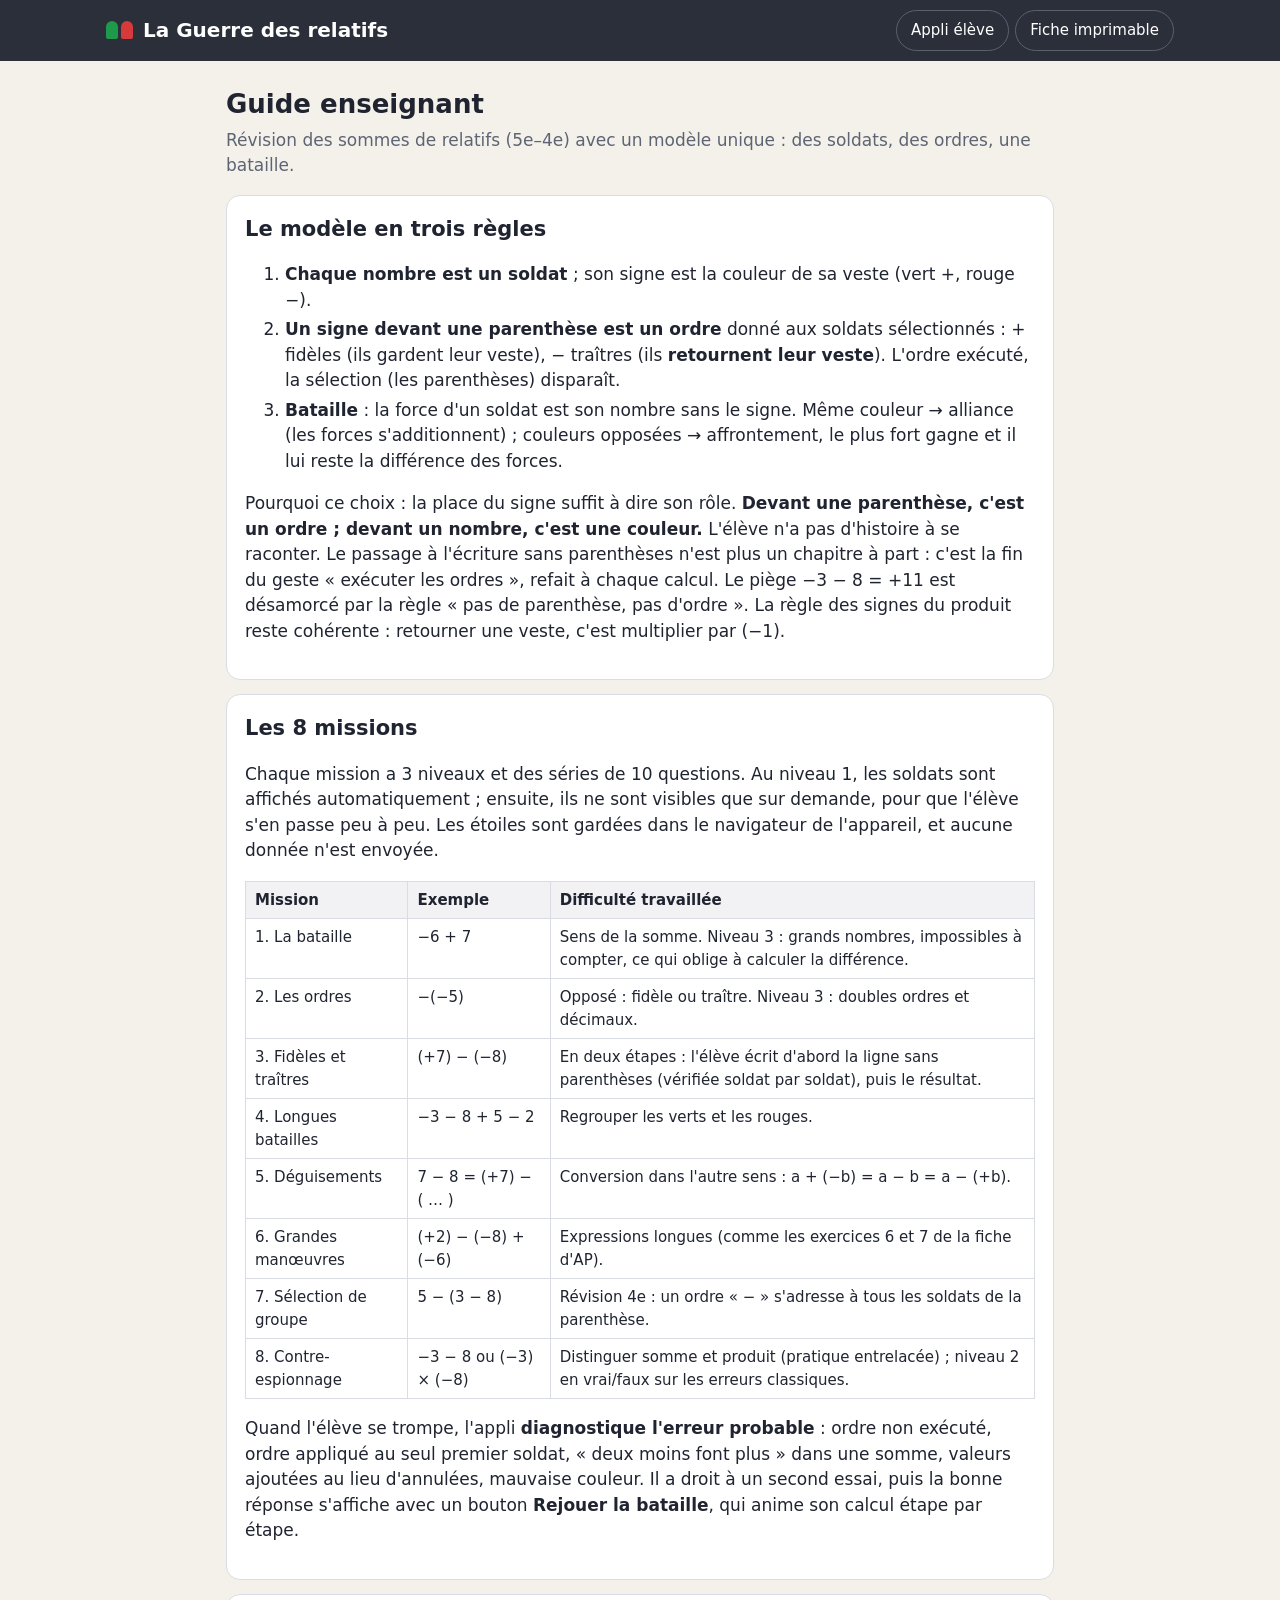
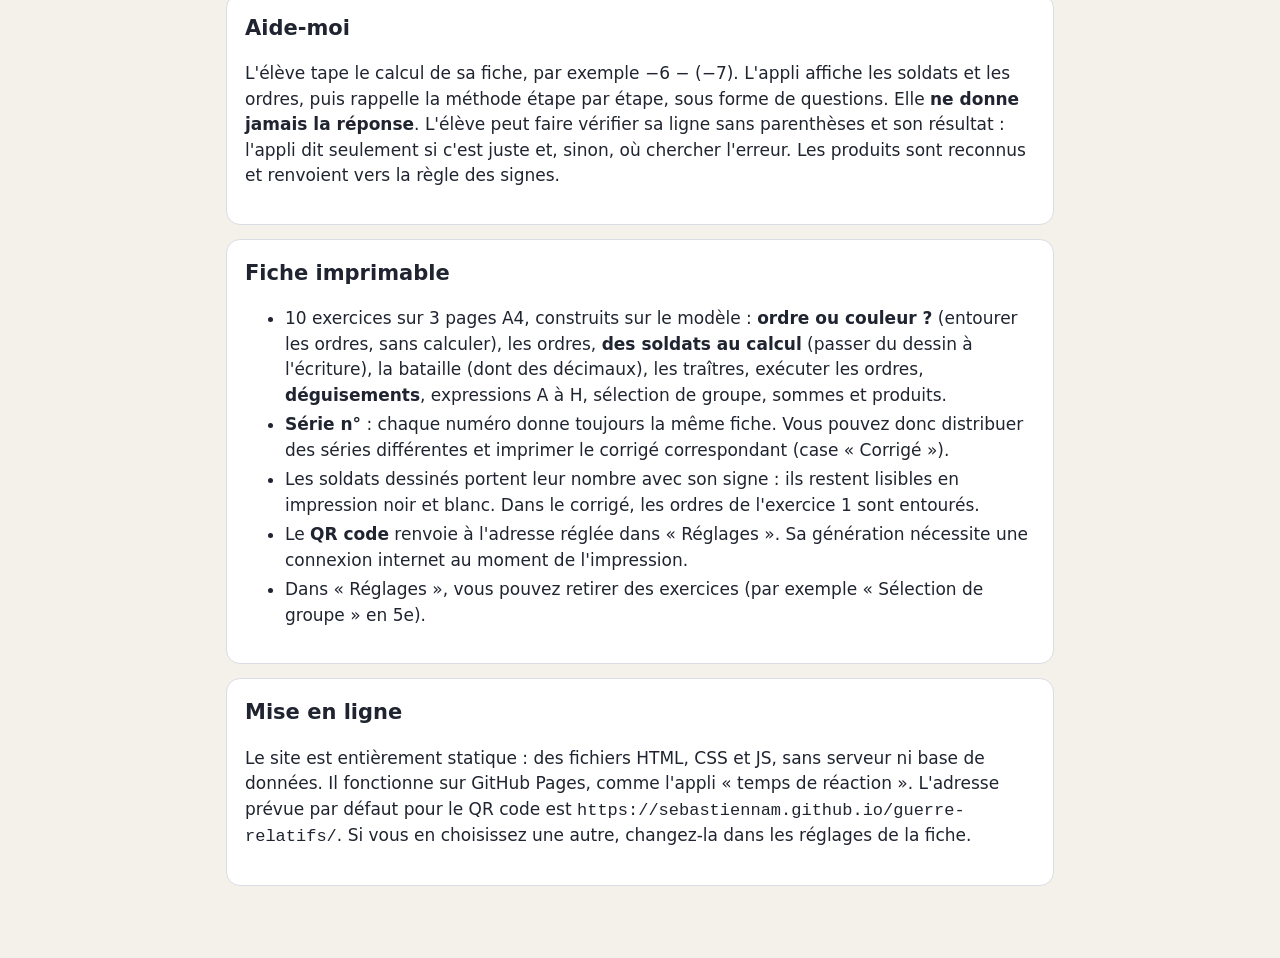
==== guide-prof.html @ 7190d40a "La Guerre des relatifs : appli de révision, fiche imprimable, guide Co-Authored-By: Claude Opus 5.5 " ====
<!doctype html>
<html lang="fr">
<head>
<meta charset="utf-8">
<meta name="viewport" content="width=device-width, initial-scale=1">
<title>Guide enseignant — Guerre des relatifs</title>
<link rel="stylesheet" href="css/style.css">
<style>
  main { max-width: 860px; }
  table { width: 100%; border-collapse: collapse; background: #fff; font-size: 15px; }
  th, td { border: 1px solid var(--line); padding: 7px 9px; text-align: left; vertical-align: top; }
  th { background: #f2f2f4; }
  td .m { font-family: var(--math); white-space: nowrap; }
  .card { margin-bottom: 14px; }
  li { margin-bottom: 4px; }
</style>
</head>
<body>
<header class="top"><div class="top-in"><a class="logo" href="index.html" style="text-decoration:none"><span class="logo-mini"><i></i><i></i></span>La Guerre des relatifs</a><nav class="nav"><a href="index.html"><button>Appli élève</button></a><a href="fiche.html"><button>Fiche imprimable</button></a></nav></div></header>
<main>
  <h1>Guide enseignant</h1>
  <p class="lead">Révision des sommes de relatifs (5e–4e) avec un modèle unique : des soldats, des ordres, une bataille.</p>

  <div class="card">
    <h2 style="margin-top:0">Le modèle en trois règles</h2>
    <ol>
      <li><b>Chaque nombre est un soldat</b> ; son signe est la couleur de sa veste (vert +, rouge −).</li>
      <li><b>Un signe devant une parenthèse est un ordre</b> donné aux soldats sélectionnés : + fidèles (ils gardent leur veste), − traîtres (ils <b>retournent leur veste</b>). L'ordre exécuté, la sélection (les parenthèses) disparaît.</li>
      <li><b>Bataille</b> : la force d'un soldat est son nombre sans le signe. Même couleur → alliance (les forces s'additionnent) ; couleurs opposées → affrontement, le plus fort gagne et il lui reste la différence des forces.</li>
    </ol>
    <p>Pourquoi ce choix : la place du signe suffit à dire son rôle. <b>Devant une parenthèse, c'est un ordre ; devant un nombre, c'est une couleur.</b> L'élève n'a pas d'histoire à se raconter. Le passage à l'écriture sans parenthèses n'est plus un chapitre à part : c'est la fin du geste « exécuter les ordres », refait à chaque calcul. Le piège <span style="font-family:var(--math)">−3 − 8 = +11</span> est désamorcé par la règle « pas de parenthèse, pas d'ordre ». La règle des signes du produit reste cohérente : retourner une veste, c'est multiplier par (−1).</p>
  </div>

  <div class="card">
    <h2 style="margin-top:0">Les 8 missions</h2>
    <p>Chaque mission a 3 niveaux et des séries de 10 questions. Au niveau 1, les soldats sont affichés automatiquement ; ensuite, ils ne sont visibles que sur demande, pour que l'élève s'en passe peu à peu. Les étoiles sont gardées dans le navigateur de l'appareil, et aucune donnée n'est envoyée.</p>
    <table>
      <tr><th>Mission</th><th>Exemple</th><th>Difficulté travaillée</th></tr>
      <tr><td>1. La bataille</td><td class="m">−6 + 7</td><td>Sens de la somme. Niveau 3 : grands nombres, impossibles à compter, ce qui oblige à calculer la différence.</td></tr>
      <tr><td>2. Les ordres</td><td class="m">−(−5)</td><td>Opposé : fidèle ou traître. Niveau 3 : doubles ordres et décimaux.</td></tr>
      <tr><td>3. Fidèles et traîtres</td><td class="m">(+7) − (−8)</td><td>En deux étapes : l'élève écrit d'abord la ligne sans parenthèses (vérifiée soldat par soldat), puis le résultat.</td></tr>
      <tr><td>4. Longues batailles</td><td class="m">−3 − 8 + 5 − 2</td><td>Regrouper les verts et les rouges.</td></tr>
      <tr><td>5. Déguisements</td><td class="m">7 − 8 = (+7) − ( … )</td><td>Conversion dans l'autre sens : a + (−b) = a − b = a − (+b).</td></tr>
      <tr><td>6. Grandes manœuvres</td><td class="m">(+2) − (−8) + (−6)</td><td>Expressions longues (comme les exercices 6 et 7 de la fiche d'AP).</td></tr>
      <tr><td>7. Sélection de groupe</td><td class="m">5 − (3 − 8)</td><td>Révision 4e : un ordre « − » s'adresse à tous les soldats de la parenthèse.</td></tr>
      <tr><td>8. Contre-espionnage</td><td class="m">−3 − 8 ou (−3) × (−8)</td><td>Distinguer somme et produit (pratique entrelacée) ; niveau 2 en vrai/faux sur les erreurs classiques.</td></tr>
    </table>
    <p>Quand l'élève se trompe, l'appli <b>diagnostique l'erreur probable</b> : ordre non exécuté, ordre appliqué au seul premier soldat, « deux moins font plus » dans une somme, valeurs ajoutées au lieu d'annulées, mauvaise couleur. Il a droit à un second essai, puis la bonne réponse s'affiche avec un bouton <b>Rejouer la bataille</b>, qui anime son calcul étape par étape.</p>
  </div>

  <div class="card">
    <h2 style="margin-top:0">Aide-moi</h2>
    <p>L'élève tape le calcul de sa fiche, par exemple <span style="font-family:var(--math)">−6 − (−7)</span>. L'appli affiche les soldats et les ordres, puis rappelle la méthode étape par étape, sous forme de questions. Elle <b>ne donne jamais la réponse</b>. L'élève peut faire vérifier sa ligne sans parenthèses et son résultat : l'appli dit seulement si c'est juste et, sinon, où chercher l'erreur. Les produits sont reconnus et renvoient vers la règle des signes.</p>
  </div>

  <div class="card">
    <h2 style="margin-top:0">Fiche imprimable</h2>
    <ul>
      <li>10 exercices sur 3 pages A4, construits sur le modèle : <b>ordre ou couleur ?</b> (entourer les ordres, sans calculer), les ordres, <b>des soldats au calcul</b> (passer du dessin à l'écriture), la bataille (dont des décimaux), les traîtres, exécuter les ordres, <b>déguisements</b>, expressions A à H, sélection de groupe, sommes et produits.</li>
      <li><b>Série n°</b> : chaque numéro donne toujours la même fiche. Vous pouvez donc distribuer des séries différentes et imprimer le corrigé correspondant (case « Corrigé »).</li>
      <li>Les soldats dessinés portent leur nombre avec son signe : ils restent lisibles en impression noir et blanc. Dans le corrigé, les ordres de l'exercice 1 sont entourés.</li>
      <li>Le <b>QR code</b> renvoie à l'adresse réglée dans « Réglages ». Sa génération nécessite une connexion internet au moment de l'impression.</li>
      <li>Dans « Réglages », vous pouvez retirer des exercices (par exemple « Sélection de groupe » en 5e).</li>
    </ul>
  </div>

  <div class="card">
    <h2 style="margin-top:0">Mise en ligne</h2>
    <p>Le site est entièrement statique : des fichiers HTML, CSS et JS, sans serveur ni base de données. Il fonctionne sur GitHub Pages, comme l'appli « temps de réaction ». L'adresse prévue par défaut pour le QR code est <code>https://sebastiennam.github.io/guerre-relatifs/</code>. Si vous en choisissez une autre, changez-la dans les réglages de la fiche.</p>
  </div>
</main>
</body>
</html>
---- css/style.css ----
:root {
  --g: #1e9a4a;
  --g-dark: #136b32;
  --g-soft: #e3f4e8;
  --r: #d63a3a;
  --r-dark: #9a2222;
  --r-soft: #fbe6e6;
  --ordre: #3b3f8f;
  --ordre-soft: #e8e9f8;
  --ink: #1f2430;
  --muted: #5d6474;
  --line: #d9dce3;
  --bg: #f4f1ea;
  --card: #ffffff;
  --accent: #c47a12;
  --radius: 14px;
  --font: "Segoe UI", system-ui, -apple-system, Roboto, Arial, sans-serif;
  --math: "Cambria Math", "Segoe UI", system-ui, serif;
}
* { box-sizing: border-box; }
html, body { margin: 0; }
body { font-family: var(--font); color: var(--ink); background: var(--bg); font-size: 17px; line-height: 1.5; -webkit-tap-highlight-color: transparent; }
button { font: inherit; cursor: pointer; }
.hidden { display: none !important; }

/* ---------- barre du haut ---------- */
.top { background: #2b2f3a; color: #fff; position: sticky; top: 0; z-index: 20; }
.top-in { max-width: 1100px; margin: 0 auto; display: flex; align-items: center; gap: 12px; padding: 10px 16px; flex-wrap: wrap; }
.logo { display: flex; align-items: center; gap: 10px; font-weight: 700; font-size: 20px; margin-right: auto; background: none; border: 0; color: #fff; padding: 0; }
.logo-mini { display: inline-flex; gap: 3px; }
.logo-mini i { width: 12px; height: 18px; border-radius: 6px 6px 2px 2px; display: block; }
.logo-mini i:first-child { background: var(--g); } .logo-mini i:last-child { background: var(--r); }
.nav { display: flex; gap: 6px; flex-wrap: wrap; }
.nav button { background: transparent; border: 1px solid #5b6070; color: #fff; padding: 8px 14px; border-radius: 999px; font-size: 15px; }
.nav button.on { background: #fff; color: #2b2f3a; border-color: #fff; }

main { max-width: 1100px; margin: 0 auto; padding: 18px 16px 60px; }
h1 { font-size: 26px; margin: 6px 0 4px; }
h2 { font-size: 21px; margin: 18px 0 8px; }
.lead { color: var(--muted); margin: 0 0 16px; }

/* ---------- cartes ---------- */
.card { background: var(--card); border: 1px solid var(--line); border-radius: var(--radius); padding: 18px; }
.grid { display: grid; grid-template-columns: repeat(auto-fill, minmax(250px, 1fr)); gap: 14px; }
.mission { display: flex; flex-direction: column; gap: 8px; }
.mission .num { width: 34px; height: 34px; border-radius: 50%; background: #2b2f3a; color: #fff; display: grid; place-items: center; font-weight: 700; }
.mission .head { display: flex; align-items: center; gap: 10px; }
.mission h3 { margin: 0; font-size: 18px; }
.mission .ex { font-family: var(--math); font-size: 19px; background: #f7f7f9; border-radius: 8px; padding: 6px 10px; text-align: center; }
.mission p { margin: 0; color: var(--muted); font-size: 15px; }
.levels { display: grid; gap: 6px; margin-top: auto; }
.lvl { display: flex; align-items: center; justify-content: space-between; gap: 8px; width: 100%; text-align: left; background: #f7f7f9; border: 1px solid var(--line); border-radius: 10px; padding: 8px 10px; font-size: 14px; }
.lvl:hover { border-color: #9aa0ad; }
.lvl b { font-size: 13px; color: var(--muted); font-weight: 600; display: block; }
.stars { color: #c9ccd4; letter-spacing: 1px; white-space: nowrap; font-size: 16px; }
.stars .on { color: var(--accent); }

.memo-strip { display: flex; gap: 12px; flex-wrap: wrap; margin-bottom: 18px; }
.memo-strip .card { flex: 1 1 260px; padding: 14px; }
.memo-strip h4 { margin: 0 0 4px; font-size: 15px; }
.memo-strip p { margin: 0; font-size: 15px; color: var(--muted); }

/* ---------- soldats ---------- */
.sold { display: inline-flex; flex-direction: column; align-items: center; perspective: 300px; }
.sold .head { width: 20px; height: 20px; border-radius: 50%; background: #f0cfa5; border: 2px solid #8a6440; }
.sold .veste { margin-top: 2px; min-width: 48px; padding: 7px 10px 9px; border-radius: 16px 16px 6px 6px; color: #fff; font-weight: 700; font-size: 22px; text-align: center; font-family: var(--math); transition: transform .28s ease-in, background .1s; position: relative; white-space: nowrap; }
.sold .veste::before { content: ""; position: absolute; top: 0; left: 50%; transform: translateX(-50%); border-left: 8px solid transparent; border-right: 8px solid transparent; border-top: 10px solid rgba(0,0,0,.18); }
.sold.g .veste { background: var(--g); }
.sold.r .veste { background: var(--r); }
.sold.flip .veste { transform: rotateY(90deg); }
.sold.small .veste { font-size: 17px; min-width: 38px; padding: 5px 8px 6px; }
.sold.small .head { width: 15px; height: 15px; }

.ordre { display: inline-flex; flex-direction: column; align-items: center; gap: 3px; transition: opacity .5s; }
.ordre .pastille { width: 42px; height: 42px; border-radius: 50%; background: var(--ordre); color: #fff; font-size: 28px; font-weight: 700; display: grid; place-items: center; line-height: 1; font-family: var(--math); }
.ordre small { font-size: 12px; color: var(--ordre); font-weight: 700; white-space: nowrap; }
.sel { display: inline-flex; align-items: flex-end; gap: 6px; padding: 6px 4px 8px; border: 3px dashed var(--ordre); border-radius: 16px; background: var(--ordre-soft); transition: border-color .5s, background .5s, padding .5s; }
.sel .par { font-family: var(--math); font-size: 44px; line-height: 1; color: var(--ordre); align-self: center; transition: opacity .5s; }
.sel.gone { border-color: transparent; background: transparent; }
.sel.gone .par { opacity: 0; }
.ordre.gone { opacity: 0; }

.cmd { display: inline-flex; align-items: flex-end; gap: 6px; }
@media (max-width: 560px) {
  .q-expr { font-size: 28px; }
  .sold .veste { font-size: 18px; min-width: 40px; padding: 6px 8px 7px; }
  .sel .par { font-size: 34px; }
  .top-in { gap: 8px; }
}
.troupes { display: flex; flex-wrap: wrap; align-items: flex-end; gap: 10px 10px; justify-content: center; }

/* ---------- animation de bataille ---------- */
.bt { display: grid; gap: 14px; }
.bt-ligne { font-family: var(--math); font-size: 22px; text-align: center; color: var(--muted); min-height: 1.5em; }
.bt-ligne b { color: var(--ink); }
.bt-cap { background: #fff8e6; border: 1px solid #efd9a6; border-radius: 10px; padding: 10px 14px; font-size: 16px; min-height: 48px; }
.bt-field { display: grid; gap: 10px; }
.bt-row { display: flex; align-items: center; gap: 10px; }
.bt-row .nm { width: 92px; font-weight: 700; font-size: 15px; flex-shrink: 0; }
.bt-row .nm.g { color: var(--g-dark); } .bt-row .nm.r { color: var(--r-dark); }
.bt-row .nm { width: 130px; line-height: 1.25; }
.frc { font-weight: 400; font-size: 13px; color: var(--muted); font-family: var(--math); }
.bar-holder { flex: 1; min-width: 0; }
.bar { height: 36px; border-radius: 8px; position: relative; overflow: hidden; display: flex; transition: width .6s; min-width: 4px; }
.bar.empty { display: none; }
.bar.g { background: var(--g); } .bar.r { background: var(--r); }
.bar .seg { color: #fff; font-weight: 700; font-family: var(--math); font-size: 15px; display: grid; place-items: center; border-right: 2px solid rgba(255,255,255,.7); min-width: 0; overflow: hidden; }
.bar .seg:last-of-type { border-right: 0; }
.bar .cut { position: absolute; top: 0; bottom: 0; left: 0; background: repeating-linear-gradient(45deg, rgba(255,255,255,.85) 0 6px, rgba(255,255,255,.45) 6px 12px); width: 0; transition: width 1s; }
.bt-res { text-align: center; font-size: 20px; font-weight: 700; }
.bt-ctrl { display: flex; gap: 8px; justify-content: center; flex-wrap: wrap; }

/* ---------- boutons ---------- */
.btn { border: 1px solid var(--line); background: #fff; color: var(--ink); padding: 10px 18px; border-radius: 12px; font-size: 16px; font-weight: 600; }
.btn:hover { border-color: #9aa0ad; }
.btn.main { background: #2b2f3a; color: #fff; border-color: #2b2f3a; }
.btn.go { background: var(--g); border-color: var(--g); color: #fff; }
.btn.warn { background: #fff8e6; border-color: #efd9a6; }
.btn:disabled { opacity: .45; cursor: default; }
.btn.big { padding: 14px 26px; font-size: 19px; }
.choice { display: flex; gap: 10px; justify-content: center; flex-wrap: wrap; }
.choice .btn { min-width: 140px; }

/* ---------- exercice ---------- */
.ex-top { display: flex; align-items: center; gap: 12px; flex-wrap: wrap; margin-bottom: 12px; }
.ex-top h2 { margin: 0; font-size: 19px; }
.pill { background: #fff; border: 1px solid var(--line); border-radius: 999px; padding: 4px 12px; font-size: 14px; color: var(--muted); }
.progress { flex: 1 1 160px; height: 10px; background: #e3e5ea; border-radius: 99px; overflow: hidden; min-width: 120px; }
.progress i { display: block; height: 100%; background: var(--g); width: 0; transition: width .4s; }
.ex-layout { display: grid; grid-template-columns: 1fr 300px; gap: 16px; align-items: start; }
@media (max-width: 820px) { .ex-layout { grid-template-columns: 1fr; } }
.q-label { color: var(--muted); font-size: 15px; margin-bottom: 6px; }
.q-expr { font-family: var(--math); font-size: 38px; text-align: center; padding: 14px 6px; word-break: break-word; }
.q-expr .eq { color: var(--muted); }
.q-visu { margin: 6px 0 12px; }
.answer-row { display: flex; align-items: center; justify-content: center; gap: 10px; flex-wrap: wrap; margin: 8px 0; }
.answer-row label { font-size: 15px; color: var(--muted); }
.ans { font-family: var(--math); font-size: 28px; padding: 8px 12px; border: 2px solid var(--line); border-radius: 12px; width: 220px; text-align: center; background: #fff; color: var(--ink); }
.ans.wide { width: min(420px, 100%); }
.ans:focus { outline: none; border-color: var(--ordre); box-shadow: 0 0 0 3px var(--ordre-soft); }
.ans.ok { border-color: var(--g); background: var(--g-soft); }
.ans.ko { border-color: var(--r); background: var(--r-soft); }
.step-tag { display: inline-block; font-size: 13px; font-weight: 700; color: var(--ordre); background: var(--ordre-soft); border-radius: 6px; padding: 2px 8px; }
.fb { border-radius: 12px; padding: 12px 14px; margin-top: 10px; font-size: 16px; }
.fb.ok { background: var(--g-soft); border: 1px solid #a9d9b7; }
.fb.ko { background: var(--r-soft); border: 1px solid #efb5b5; }
.fb.info { background: #fff8e6; border: 1px solid #efd9a6; }
.fb .phr { font-family: var(--math); margin-top: 4px; }
.actions { display: flex; gap: 8px; justify-content: center; flex-wrap: wrap; margin-top: 14px; }

/* ---------- pavé ---------- */
.pad { display: grid; grid-template-columns: repeat(4, 1fr); gap: 8px; }
.pad button { padding: 14px 0; font-size: 22px; border-radius: 12px; border: 1px solid var(--line); background: #fff; font-family: var(--math); font-weight: 600; touch-action: manipulation; }
.pad button:active { background: #eceef3; }
.pad .k-sign { color: var(--ordre); }
.pad .k-del { background: #fbeee0; }
.pad .k-ok { grid-column: span 4; background: #2b2f3a; color: #fff; font-family: var(--font); font-size: 19px; }

/* ---------- indices / aide ---------- */
.hints { display: grid; gap: 8px; }
.hint { border-left: 4px solid var(--ordre); background: #fff; border-radius: 0; padding: 8px 12px; }
.hint h4 { margin: 0 0 2px; font-size: 15px; font-family: var(--math); }
.hint p { margin: 0; font-size: 15px; }
.hint.warn { border-left-color: var(--r); background: var(--r-soft); }
.hint.o-minus h4 { color: var(--r-dark); }
.err { color: var(--r-dark); font-size: 15px; margin-top: 6px; }

/* ---------- mémo ---------- */
.rules { display: grid; gap: 14px; }
.rule { display: grid; grid-template-columns: 54px 1fr; gap: 14px; align-items: start; }
.rule .n { width: 54px; height: 54px; border-radius: 50%; background: #2b2f3a; color: #fff; font-size: 26px; font-weight: 700; display: grid; place-items: center; }
.rule h3 { margin: 0 0 4px; font-size: 19px; }
.rule p { margin: 0 0 8px; }
.ex-chips { display: flex; gap: 8px; flex-wrap: wrap; }
.ex-chip { font-family: var(--math); font-size: 18px; background: #f7f7f9; border: 1px solid var(--line); border-radius: 10px; padding: 6px 12px; }
.attention { border: 2px solid var(--r); background: var(--r-soft); }

/* ---------- fenêtre bataille ---------- */
.modal { position: fixed; inset: 0; background: rgba(20,22,30,.55); display: grid; place-items: center; z-index: 50; padding: 16px; }
.modal .card { width: min(820px, 100%); max-height: calc(100vh - 32px); overflow: auto; }
.modal-head { display: flex; align-items: center; justify-content: space-between; margin-bottom: 10px; }
.modal-head h3 { margin: 0; }
.x { border: 0; background: #eceef3; width: 38px; height: 38px; border-radius: 50%; font-size: 20px; }

.end { text-align: center; }
.end .score { font-size: 54px; font-weight: 800; margin: 6px 0; }
.end .stars { font-size: 40px; }
.foot { text-align: center; color: var(--muted); font-size: 13px; margin-top: 30px; }
.foot a { color: var(--muted); }
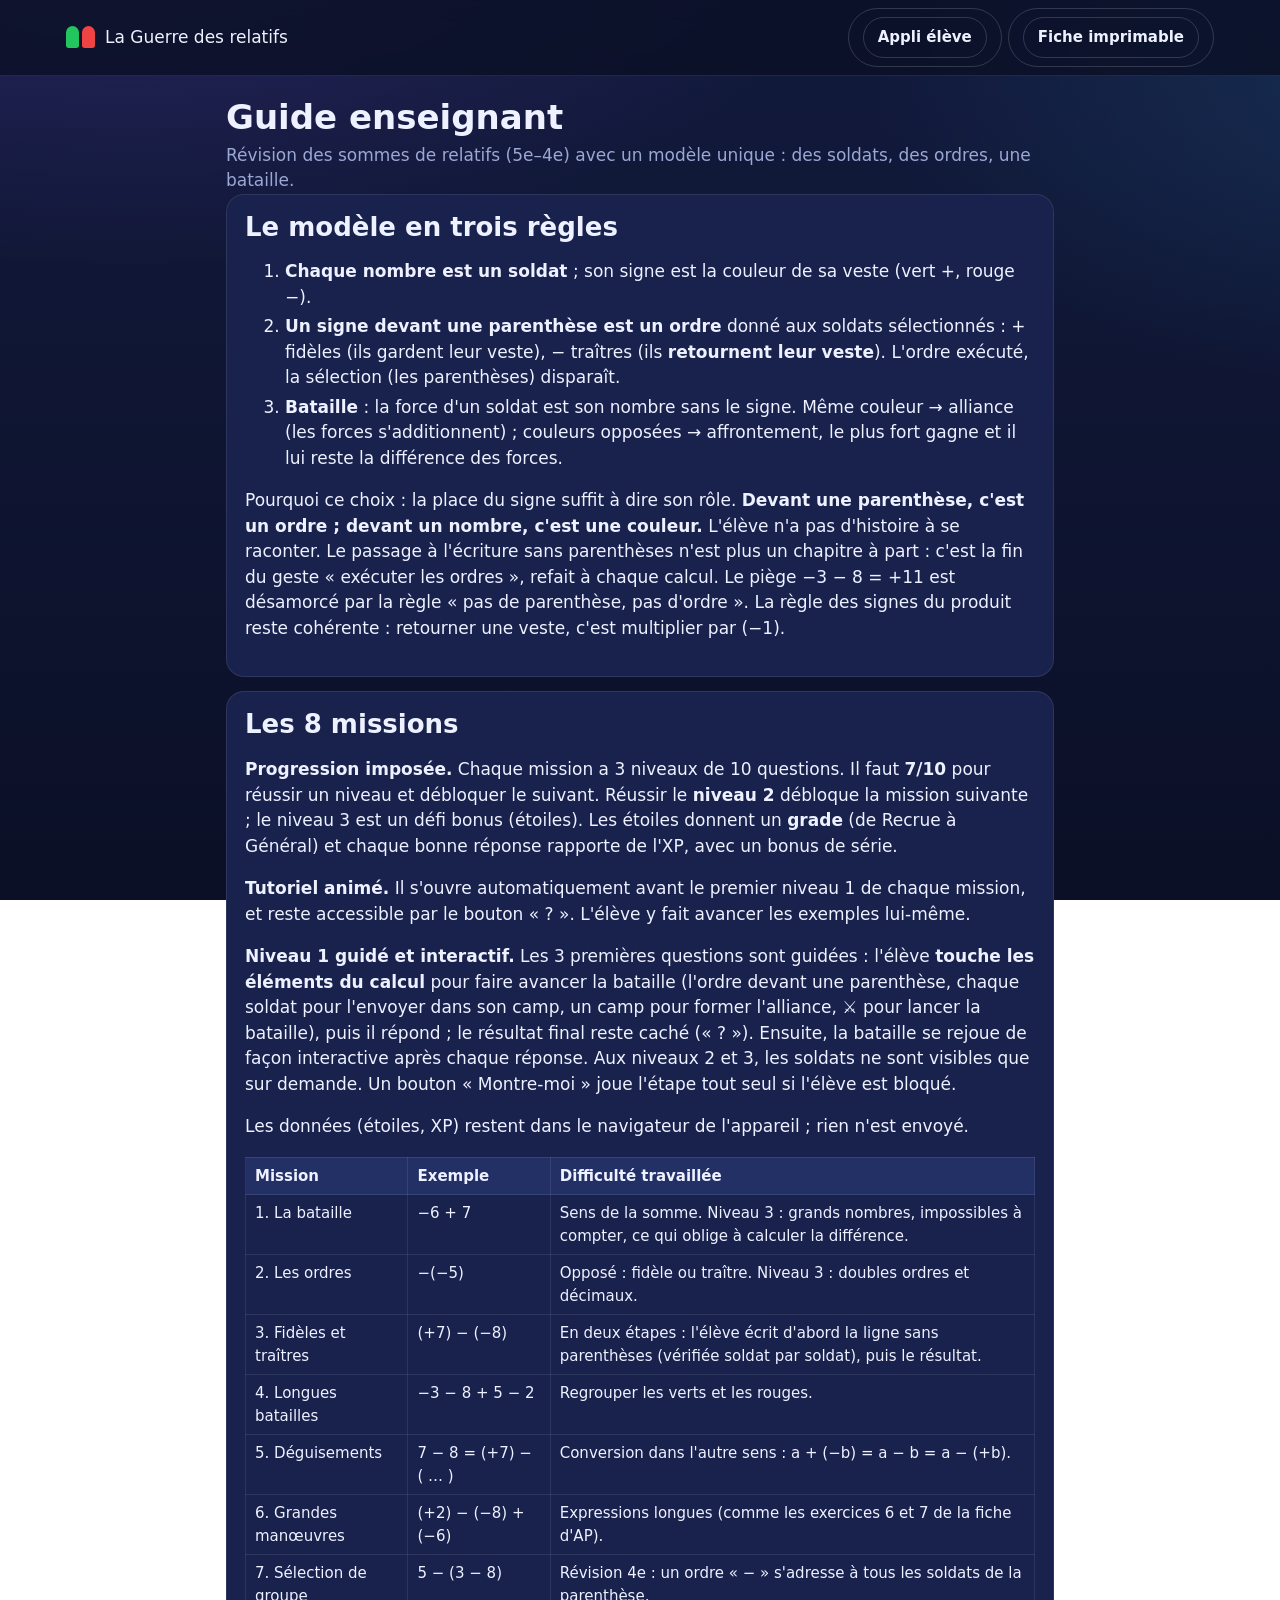
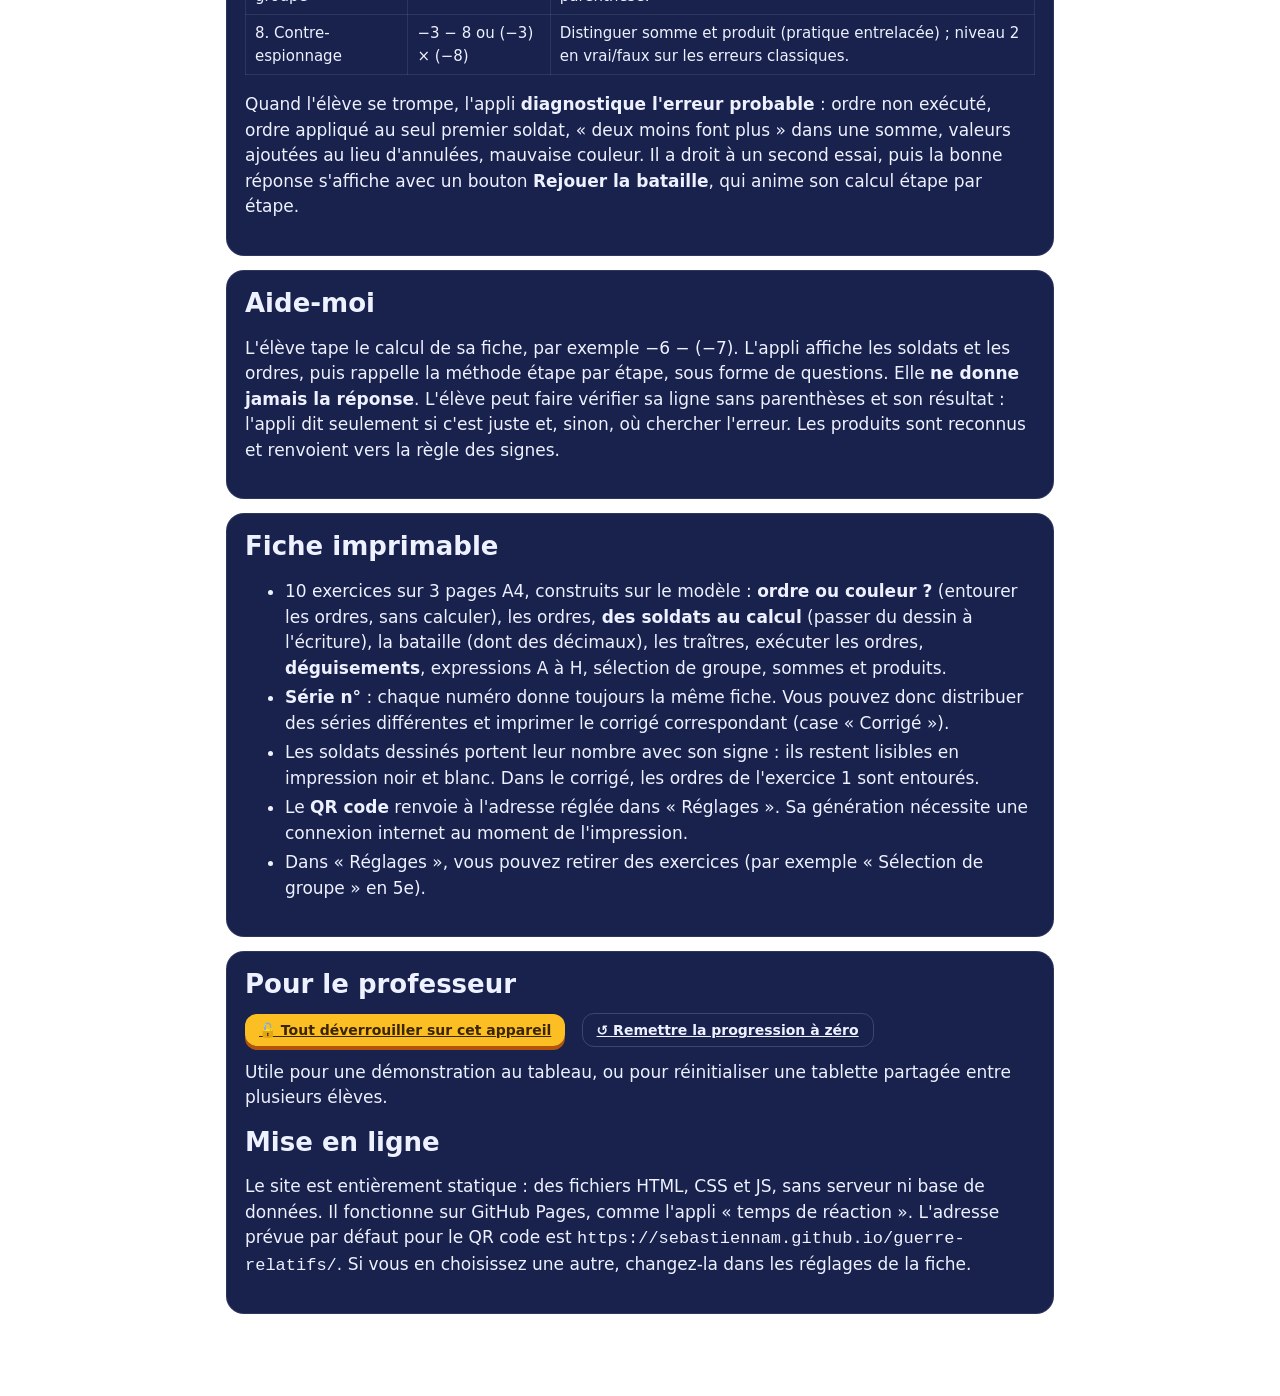
==== commit 5d45240e: "Refonte : campagne avec progression, tutoriels animés, niveau 1 interactif, nouveau design - Carte d" ====
--- a/guide-prof.html
+++ b/guide-prof.html
@@ -7,9 +7,10 @@
 <link rel="stylesheet" href="css/style.css">
 <style>
   main { max-width: 860px; }
-  table { width: 100%; border-collapse: collapse; background: #fff; font-size: 15px; }
+  table { width: 100%; border-collapse: collapse; background: var(--card); font-size: 15px; }
   th, td { border: 1px solid var(--line); padding: 7px 9px; text-align: left; vertical-align: top; }
-  th { background: #f2f2f4; }
+  th { background: var(--card2); }
+  .card h2 { margin-bottom: 8px; }
   td .m { font-family: var(--math); white-space: nowrap; }
   .card { margin-bottom: 14px; }
   li { margin-bottom: 4px; }
@@ -33,7 +34,7 @@
 
   <div class="card">
     <h2 style="margin-top:0">Les 8 missions</h2>
-    <p>Chaque mission a 3 niveaux et des séries de 10 questions. Au niveau 1, les soldats sont affichés automatiquement ; ensuite, ils ne sont visibles que sur demande, pour que l'élève s'en passe peu à peu. Les étoiles sont gardées dans le navigateur de l'appareil, et aucune donnée n'est envoyée.</p>
+    <p><b>Progression imposée.</b> Chaque mission a 3 niveaux de 10 questions. Il faut <b>7/10</b> pour réussir un niveau et débloquer le suivant. Réussir le <b>niveau 2</b> débloque la mission suivante ; le niveau 3 est un défi bonus (étoiles). Les étoiles donnent un <b>grade</b> (de Recrue à Général) et chaque bonne réponse rapporte de l'XP, avec un bonus de série.</p><p><b>Tutoriel animé.</b> Il s'ouvre automatiquement avant le premier niveau 1 de chaque mission, et reste accessible par le bouton « ? ». L'élève y fait avancer les exemples lui-même.</p><p><b>Niveau 1 guidé et interactif.</b> Les 3 premières questions sont guidées : l'élève <b>touche les éléments du calcul</b> pour faire avancer la bataille (l'ordre devant une parenthèse, chaque soldat pour l'envoyer dans son camp, un camp pour former l'alliance, ⚔️ pour lancer la bataille), puis il répond ; le résultat final reste caché (« ? »). Ensuite, la bataille se rejoue de façon interactive après chaque réponse. Aux niveaux 2 et 3, les soldats ne sont visibles que sur demande. Un bouton « Montre-moi » joue l'étape tout seul si l'élève est bloqué.</p><p>Les données (étoiles, XP) restent dans le navigateur de l'appareil ; rien n'est envoyé.</p>
     <table>
       <tr><th>Mission</th><th>Exemple</th><th>Difficulté travaillée</th></tr>
       <tr><td>1. La bataille</td><td class="m">−6 + 7</td><td>Sens de la somme. Niveau 3 : grands nombres, impossibles à compter, ce qui oblige à calculer la différence.</td></tr>
@@ -65,7 +66,10 @@
   </div>
 
   <div class="card">
-    <h2 style="margin-top:0">Mise en ligne</h2>
+    <h2 style="margin-top:0">Pour le professeur</h2>
+    <p><a class="btn gold sm" href="index.html?prof=1">🔓 Tout déverrouiller sur cet appareil</a> &nbsp; <a class="btn ghost sm" href="index.html?reset=1">↺ Remettre la progression à zéro</a></p>
+    <p>Utile pour une démonstration au tableau, ou pour réinitialiser une tablette partagée entre plusieurs élèves.</p>
+    <h2>Mise en ligne</h2>
     <p>Le site est entièrement statique : des fichiers HTML, CSS et JS, sans serveur ni base de données. Il fonctionne sur GitHub Pages, comme l'appli « temps de réaction ». L'adresse prévue par défaut pour le QR code est <code>https://sebastiennam.github.io/guerre-relatifs/</code>. Si vous en choisissez une autre, changez-la dans les réglages de la fiche.</p>
   </div>
 </main>
--- a/css/style.css
+++ b/css/style.css
@@ -1,189 +1,324 @@
 :root {
-  --g: #1e9a4a;
-  --g-dark: #136b32;
-  --g-soft: #e3f4e8;
-  --r: #d63a3a;
-  --r-dark: #9a2222;
-  --r-soft: #fbe6e6;
-  --ordre: #3b3f8f;
-  --ordre-soft: #e8e9f8;
-  --ink: #1f2430;
-  --muted: #5d6474;
-  --line: #d9dce3;
-  --bg: #f4f1ea;
-  --card: #ffffff;
-  --accent: #c47a12;
-  --radius: 14px;
-  --font: "Segoe UI", system-ui, -apple-system, Roboto, Arial, sans-serif;
-  --math: "Cambria Math", "Segoe UI", system-ui, serif;
+  --bg0: #0b1026;
+  --bg1: #121a3d;
+  --card: #18224d;
+  --card2: #223066;
+  --card3: #2b3b7a;
+  --line: rgba(255, 255, 255, .09);
+  --line2: rgba(255, 255, 255, .16);
+  --ink: #eef1ff;
+  --muted: #9ba7d4;
+  --g: #22c55e;
+  --g-dark: #15803d;
+  --g-soft: rgba(34, 197, 94, .14);
+  --r: #f04444;
+  --r-dark: #b91c1c;
+  --r-soft: rgba(240, 68, 68, .14);
+  --ord: #8b5cf6;
+  --ord-soft: rgba(139, 92, 246, .16);
+  --gold: #fbbf24;
+  --cyan: #38bdf8;
+  --radius: 18px;
+  --head: "Baloo 2", "Segoe UI", system-ui, sans-serif;
+  --body: "Nunito", "Segoe UI", system-ui, sans-serif;
+  --math: "Baloo 2", "Segoe UI", system-ui, sans-serif;
 }
 * { box-sizing: border-box; }
 html, body { margin: 0; }
-body { font-family: var(--font); color: var(--ink); background: var(--bg); font-size: 17px; line-height: 1.5; -webkit-tap-highlight-color: transparent; }
-button { font: inherit; cursor: pointer; }
+body {
+  font-family: var(--body); color: var(--ink); font-size: 17px; line-height: 1.5; min-height: 100vh;
+  background:
+    radial-gradient(1200px 600px at 10% -10%, rgba(139, 92, 246, .18), transparent 60%),
+    radial-gradient(900px 500px at 110% 10%, rgba(56, 189, 248, .12), transparent 60%),
+    linear-gradient(180deg, var(--bg1), var(--bg0));
+  background-attachment: fixed;
+  -webkit-tap-highlight-color: transparent;
+}
+button { font: inherit; cursor: pointer; color: inherit; }
+a { color: var(--cyan); }
 .hidden { display: none !important; }
+h1, h2, h3 { font-family: var(--head); line-height: 1.15; margin: 0; }
+h1 { font-size: 34px; } h2 { font-size: 26px; } h3 { font-size: 20px; }
+.lead { color: var(--muted); margin: 6px 0 0; }
+.tg { color: var(--g); } .tr { color: var(--r); }
 
 /* ---------- barre du haut ---------- */
-.top { background: #2b2f3a; color: #fff; position: sticky; top: 0; z-index: 20; }
-.top-in { max-width: 1100px; margin: 0 auto; display: flex; align-items: center; gap: 12px; padding: 10px 16px; flex-wrap: wrap; }
-.logo { display: flex; align-items: center; gap: 10px; font-weight: 700; font-size: 20px; margin-right: auto; background: none; border: 0; color: #fff; padding: 0; }
+.top { position: sticky; top: 0; z-index: 30; background: rgba(11, 16, 38, .82); backdrop-filter: blur(10px); border-bottom: 1px solid var(--line); }
+.top-in { max-width: 1180px; margin: 0 auto; display: flex; align-items: center; gap: 12px; padding: 8px 16px; flex-wrap: wrap; }
+.logo { display: flex; align-items: center; gap: 10px; background: none; border: 0; padding: 0; margin-right: auto; text-align: left; text-decoration: none; color: var(--ink); }
+.logo-txt { font-family: var(--head); font-size: 15px; line-height: 1; color: var(--muted); }
+.logo-txt b { display: block; font-size: 22px; color: var(--ink); }
 .logo-mini { display: inline-flex; gap: 3px; }
-.logo-mini i { width: 12px; height: 18px; border-radius: 6px 6px 2px 2px; display: block; }
+.logo-mini i { width: 13px; height: 22px; border-radius: 7px 7px 3px 3px; display: block; }
 .logo-mini i:first-child { background: var(--g); } .logo-mini i:last-child { background: var(--r); }
 .nav { display: flex; gap: 6px; flex-wrap: wrap; }
-.nav button { background: transparent; border: 1px solid #5b6070; color: #fff; padding: 8px 14px; border-radius: 999px; font-size: 15px; }
-.nav button.on { background: #fff; color: #2b2f3a; border-color: #fff; }
-
-main { max-width: 1100px; margin: 0 auto; padding: 18px 16px 60px; }
-h1 { font-size: 26px; margin: 6px 0 4px; }
-h2 { font-size: 21px; margin: 18px 0 8px; }
-.lead { color: var(--muted); margin: 0 0 16px; }
-
-/* ---------- cartes ---------- */
+.nav button, .nav a { background: transparent; border: 1px solid var(--line2); color: var(--ink); padding: 8px 14px; border-radius: 999px; font-weight: 700; font-size: 15px; text-decoration: none; }
+.nav button.on { background: var(--ink); color: var(--bg0); border-color: var(--ink); }
+.icon-btn { width: 42px; height: 42px; border-radius: 50%; border: 1px solid var(--line2); background: var(--card); display: grid; place-items: center; font-size: 18px; font-weight: 800; flex-shrink: 0; }
+.icon-btn:hover { background: var(--card2); }
+
+main { max-width: 1180px; margin: 0 auto; padding: 22px 16px 70px; }
 .card { background: var(--card); border: 1px solid var(--line); border-radius: var(--radius); padding: 18px; }
-.grid { display: grid; grid-template-columns: repeat(auto-fill, minmax(250px, 1fr)); gap: 14px; }
-.mission { display: flex; flex-direction: column; gap: 8px; }
-.mission .num { width: 34px; height: 34px; border-radius: 50%; background: #2b2f3a; color: #fff; display: grid; place-items: center; font-weight: 700; }
-.mission .head { display: flex; align-items: center; gap: 10px; }
-.mission h3 { margin: 0; font-size: 18px; }
-.mission .ex { font-family: var(--math); font-size: 19px; background: #f7f7f9; border-radius: 8px; padding: 6px 10px; text-align: center; }
-.mission p { margin: 0; color: var(--muted); font-size: 15px; }
-.levels { display: grid; gap: 6px; margin-top: auto; }
-.lvl { display: flex; align-items: center; justify-content: space-between; gap: 8px; width: 100%; text-align: left; background: #f7f7f9; border: 1px solid var(--line); border-radius: 10px; padding: 8px 10px; font-size: 14px; }
-.lvl:hover { border-color: #9aa0ad; }
-.lvl b { font-size: 13px; color: var(--muted); font-weight: 600; display: block; }
-.stars { color: #c9ccd4; letter-spacing: 1px; white-space: nowrap; font-size: 16px; }
-.stars .on { color: var(--accent); }
-
-.memo-strip { display: flex; gap: 12px; flex-wrap: wrap; margin-bottom: 18px; }
-.memo-strip .card { flex: 1 1 260px; padding: 14px; }
-.memo-strip h4 { margin: 0 0 4px; font-size: 15px; }
-.memo-strip p { margin: 0; font-size: 15px; color: var(--muted); }
+
+/* ---------- boutons ---------- */
+.btn { border: 0; border-radius: 14px; padding: 12px 20px; font-weight: 800; font-size: 16px; background: var(--card2); color: var(--ink); box-shadow: 0 4px 0 rgba(0, 0, 0, .35); transition: transform .08s, box-shadow .08s, filter .15s; font-family: var(--body); }
+.btn:hover { filter: brightness(1.1); }
+.btn:active { transform: translateY(3px); box-shadow: 0 1px 0 rgba(0, 0, 0, .35); }
+.btn:disabled { opacity: .45; cursor: default; filter: none; transform: none; }
+.btn.go { background: var(--g); color: #052e14; box-shadow: 0 4px 0 var(--g-dark); }
+.btn.gold { background: var(--gold); color: #3b2500; box-shadow: 0 4px 0 #b45309; }
+.btn.violet { background: var(--ord); color: #fff; box-shadow: 0 4px 0 #5b21b6; }
+.btn.ghost { background: transparent; border: 1px solid var(--line2); box-shadow: none; }
+.btn.ghost:active { transform: translateY(1px); }
+.btn.sm { padding: 8px 14px; font-size: 14px; border-radius: 12px; }
+.btn.big { padding: 15px 28px; font-size: 19px; }
+.actions { display: flex; gap: 10px; justify-content: center; flex-wrap: wrap; margin-top: 16px; }
+.choice { display: flex; gap: 12px; justify-content: center; flex-wrap: wrap; margin: 10px 0; }
+.choice .btn { min-width: 150px; }
+
+/* ---------- accueil : grade + campagne ---------- */
+.hero { display: flex; gap: 18px; align-items: stretch; justify-content: space-between; flex-wrap: wrap; margin-bottom: 18px; }
+.hero > div:first-child { flex: 1 1 360px; }
+.rank { display: flex; gap: 14px; align-items: center; background: linear-gradient(135deg, var(--card2), var(--card)); border: 1px solid var(--line2); border-radius: var(--radius); padding: 14px 18px; min-width: 300px; }
+.rk-ico { font-size: 40px; width: 62px; height: 62px; border-radius: 50%; display: grid; place-items: center; background: rgba(251, 191, 36, .14); border: 2px solid rgba(251, 191, 36, .45); }
+.rk-n { font-family: var(--head); font-size: 24px; line-height: 1; }
+.rk-s { color: var(--gold); font-weight: 800; font-size: 15px; }
+.rk-next { color: var(--muted); font-size: 13px; }
+.bar { height: 8px; background: rgba(255, 255, 255, .1); border-radius: 99px; overflow: hidden; margin: 6px 0 4px; min-width: 180px; }
+.bar i { display: block; height: 100%; background: linear-gradient(90deg, var(--gold), #f97316); border-radius: 99px; transition: width .8s; }
+
+.road { position: relative; max-width: 900px; margin: 0 auto; padding: 8px 0 20px; }
+.road::before { content: ""; position: absolute; left: 50%; top: 20px; bottom: 20px; width: 6px; margin-left: -3px; border-radius: 3px; background: repeating-linear-gradient(to bottom, rgba(255, 255, 255, .22) 0 14px, transparent 14px 26px); }
+.stop { position: relative; display: flex; align-items: center; margin: 22px 0; }
+.stop.left { justify-content: flex-start; } .stop.right { justify-content: flex-end; }
+.node { position: absolute; left: 50%; transform: translateX(-50%); width: 58px; height: 58px; border-radius: 50%; display: grid; place-items: center; font: 800 24px var(--head); background: var(--card3); border: 5px solid var(--bg0); z-index: 2; }
+.stop.done .node { background: var(--g); color: #052e14; }
+.stop.current .node { background: var(--gold); color: #3b2500; animation: pulse 1.8s infinite; }
+.mcard { width: calc(50% - 50px); text-align: left; background: var(--card); border: 1px solid var(--line2); border-radius: 22px; padding: 16px 18px; display: grid; gap: 6px; transition: transform .15s, border-color .15s, box-shadow .15s; position: relative; overflow: hidden; }
+.mcard:hover { transform: translateY(-3px); border-color: rgba(255, 255, 255, .3); box-shadow: 0 12px 30px rgba(0, 0, 0, .35); }
+.stop.current .mcard { border-color: rgba(251, 191, 36, .6); box-shadow: 0 0 0 3px rgba(251, 191, 36, .15); }
+.stop.locked .mcard { opacity: .55; filter: grayscale(.8); }
+.mc-top { display: flex; justify-content: space-between; align-items: center; gap: 8px; }
+.mc-n { font-size: 13px; font-weight: 800; letter-spacing: .06em; text-transform: uppercase; color: var(--muted); }
+.mc-st { color: var(--gold); font-weight: 800; font-size: 14px; white-space: nowrap; }
+.mcard h3 { font-size: 22px; }
+.mcard p { margin: 0; color: var(--muted); font-size: 15px; }
+.mc-demo { margin-top: 4px; background: rgba(0, 0, 0, .18); border-radius: 14px; padding: 8px 4px; pointer-events: none; }
+.mc-lock { font-size: 13px; color: var(--gold); font-weight: 700; }
+@media (max-width: 760px) {
+  .road::before { left: 29px; }
+  .stop.left, .stop.right { justify-content: flex-end; }
+  .node { left: 29px; }
+  .mcard { width: calc(100% - 70px); }
+}
+.foot { text-align: center; color: var(--muted); font-size: 13px; margin-top: 30px; }
 
 /* ---------- soldats ---------- */
-.sold { display: inline-flex; flex-direction: column; align-items: center; perspective: 300px; }
-.sold .head { width: 20px; height: 20px; border-radius: 50%; background: #f0cfa5; border: 2px solid #8a6440; }
-.sold .veste { margin-top: 2px; min-width: 48px; padding: 7px 10px 9px; border-radius: 16px 16px 6px 6px; color: #fff; font-weight: 700; font-size: 22px; text-align: center; font-family: var(--math); transition: transform .28s ease-in, background .1s; position: relative; white-space: nowrap; }
-.sold .veste::before { content: ""; position: absolute; top: 0; left: 50%; transform: translateX(-50%); border-left: 8px solid transparent; border-right: 8px solid transparent; border-top: 10px solid rgba(0,0,0,.18); }
-.sold.g .veste { background: var(--g); }
-.sold.r .veste { background: var(--r); }
-.sold.flip .veste { transform: rotateY(90deg); }
-.sold.small .veste { font-size: 17px; min-width: 38px; padding: 5px 8px 6px; }
-.sold.small .head { width: 15px; height: 15px; }
-
-.ordre { display: inline-flex; flex-direction: column; align-items: center; gap: 3px; transition: opacity .5s; }
-.ordre .pastille { width: 42px; height: 42px; border-radius: 50%; background: var(--ordre); color: #fff; font-size: 28px; font-weight: 700; display: grid; place-items: center; line-height: 1; font-family: var(--math); }
-.ordre small { font-size: 12px; color: var(--ordre); font-weight: 700; white-space: nowrap; }
-.sel { display: inline-flex; align-items: flex-end; gap: 6px; padding: 6px 4px 8px; border: 3px dashed var(--ordre); border-radius: 16px; background: var(--ordre-soft); transition: border-color .5s, background .5s, padding .5s; }
-.sel .par { font-family: var(--math); font-size: 44px; line-height: 1; color: var(--ordre); align-self: center; transition: opacity .5s; }
-.sel.gone { border-color: transparent; background: transparent; }
-.sel.gone .par { opacity: 0; }
-.ordre.gone { opacity: 0; }
-
+.sd { position: relative; width: 66px; display: inline-flex; flex-direction: column; align-items: center; perspective: 500px; flex-shrink: 0; }
+.sd-in { position: relative; width: 100%; transform-style: preserve-3d; }
+.sd-svg { display: block; width: 100%; height: auto; overflow: visible; }
+.sd-shadow { fill: rgba(0, 0, 0, .35); }
+.sd-veste, .sd-arm { fill: var(--g); }
+.sd.r .sd-veste, .sd.r .sd-arm { fill: var(--r); }
+.sd.z .sd-veste, .sd.z .sd-arm { fill: #64748b; }
+.sd-arm { filter: brightness(.85); }
+.sd-col { fill: rgba(0, 0, 0, .25); }
+.sd-face { fill: #f6d2ad; }
+.sd-helm { fill: #4b6043; }
+.sd-eye { fill: #1f2937; }
+.sd-mouth { fill: none; stroke: #7c2d12; stroke-width: 1.4; stroke-linecap: round; }
+.sd-num { position: absolute; left: -6px; right: -6px; top: 61%; text-align: center; font: 800 18px/1 var(--head); color: #fff; text-shadow: 0 2px 0 rgba(0, 0, 0, .3); white-space: nowrap; pointer-events: none; }
+.sd.big { width: 104px; } .sd.big .sd-num { font-size: 27px; }
+.sd.sm { width: 46px; } .sd.sm .sd-num { font-size: 13px; top: 62%; }
+.sd-hp { display: none; width: 124px; height: 12px; border-radius: 99px; background: rgba(255, 255, 255, .12); margin-top: 6px; overflow: hidden; border: 1px solid rgba(255, 255, 255, .15); }
+.sd.hp-on .sd-hp { display: block; }
+.sd-hp i { display: block; height: 100%; width: 100%; border-radius: 99px; transition: width .9s cubic-bezier(.3, .8, .3, 1); }
+.sd.g .sd-hp i { background: linear-gradient(90deg, #16a34a, #4ade80); }
+.sd.r .sd-hp i { background: linear-gradient(90deg, #b91c1c, #f87171); }
+.sd.down .sd-in { transform: rotate(-78deg) translate(-8px, 14px); opacity: .3; transition: transform .55s cubic-bezier(.5, 0, .7, 1), opacity .55s; }
+.sd.glow .sd-in { filter: drop-shadow(0 0 12px var(--gold)); }
+
+.od { display: inline-flex; flex-direction: column; align-items: center; gap: 3px; transition: opacity .5s, transform .5s; flex-shrink: 0; }
+.od-p { width: 46px; height: 46px; border-radius: 50%; background: var(--ord); color: #fff; font: 800 32px/1 var(--head); display: grid; place-items: center; box-shadow: 0 4px 0 #5b21b6; }
+.od.p .od-p { background: #6366f1; box-shadow: 0 4px 0 #3730a3; }
+.od-t { font-size: 11px; font-weight: 800; color: #c4b5fd; white-space: nowrap; }
 .cmd { display: inline-flex; align-items: flex-end; gap: 6px; }
-@media (max-width: 560px) {
-  .q-expr { font-size: 28px; }
-  .sold .veste { font-size: 18px; min-width: 40px; padding: 6px 8px 7px; }
-  .sel .par { font-size: 34px; }
-  .top-in { gap: 8px; }
-}
-.troupes { display: flex; flex-wrap: wrap; align-items: flex-end; gap: 10px 10px; justify-content: center; }
-
-/* ---------- animation de bataille ---------- */
-.bt { display: grid; gap: 14px; }
-.bt-ligne { font-family: var(--math); font-size: 22px; text-align: center; color: var(--muted); min-height: 1.5em; }
-.bt-ligne b { color: var(--ink); }
-.bt-cap { background: #fff8e6; border: 1px solid #efd9a6; border-radius: 10px; padding: 10px 14px; font-size: 16px; min-height: 48px; }
-.bt-field { display: grid; gap: 10px; }
-.bt-row { display: flex; align-items: center; gap: 10px; }
-.bt-row .nm { width: 92px; font-weight: 700; font-size: 15px; flex-shrink: 0; }
-.bt-row .nm.g { color: var(--g-dark); } .bt-row .nm.r { color: var(--r-dark); }
-.bt-row .nm { width: 130px; line-height: 1.25; }
-.frc { font-weight: 400; font-size: 13px; color: var(--muted); font-family: var(--math); }
-.bar-holder { flex: 1; min-width: 0; }
-.bar { height: 36px; border-radius: 8px; position: relative; overflow: hidden; display: flex; transition: width .6s; min-width: 4px; }
-.bar.empty { display: none; }
-.bar.g { background: var(--g); } .bar.r { background: var(--r); }
-.bar .seg { color: #fff; font-weight: 700; font-family: var(--math); font-size: 15px; display: grid; place-items: center; border-right: 2px solid rgba(255,255,255,.7); min-width: 0; overflow: hidden; }
-.bar .seg:last-of-type { border-right: 0; }
-.bar .cut { position: absolute; top: 0; bottom: 0; left: 0; background: repeating-linear-gradient(45deg, rgba(255,255,255,.85) 0 6px, rgba(255,255,255,.45) 6px 12px); width: 0; transition: width 1s; }
-.bt-res { text-align: center; font-size: 20px; font-weight: 700; }
-.bt-ctrl { display: flex; gap: 8px; justify-content: center; flex-wrap: wrap; }
-
-/* ---------- boutons ---------- */
-.btn { border: 1px solid var(--line); background: #fff; color: var(--ink); padding: 10px 18px; border-radius: 12px; font-size: 16px; font-weight: 600; }
-.btn:hover { border-color: #9aa0ad; }
-.btn.main { background: #2b2f3a; color: #fff; border-color: #2b2f3a; }
-.btn.go { background: var(--g); border-color: var(--g); color: #fff; }
-.btn.warn { background: #fff8e6; border-color: #efd9a6; }
-.btn:disabled { opacity: .45; cursor: default; }
-.btn.big { padding: 14px 26px; font-size: 19px; }
-.choice { display: flex; gap: 10px; justify-content: center; flex-wrap: wrap; }
-.choice .btn { min-width: 140px; }
+.sel { display: inline-flex; align-items: flex-end; gap: 6px; padding: 8px 4px 10px; border: 3px dashed var(--ord); border-radius: 20px; background: var(--ord-soft); transition: border-color .5s, background .5s, box-shadow .3s; }
+.sel.fac { border-color: rgba(255, 255, 255, .25); background: rgba(255, 255, 255, .05); }
+.sel.hl { box-shadow: 0 0 0 5px rgba(139, 92, 246, .35); background: rgba(139, 92, 246, .3); }
+.sel.ok { border-style: solid; }
+.par { font: 700 48px/1 var(--head); color: #a78bfa; align-self: center; transition: opacity .5s, transform .5s; }
+.cmd.gone .sel { border-color: transparent; background: transparent; box-shadow: none; }
+.cmd.gone .par { opacity: 0; transform: scale(.2); }
+.cmd.gone .od { opacity: 0; transform: scale(.4) translateY(-10px); }
+.times { font: 800 34px var(--head); color: var(--muted); align-self: center; }
+
+/* éléments à toucher */
+.tap { cursor: pointer; position: relative; }
+.ia .tap { animation: tapme 1.2s ease-in-out infinite; }
+.od.tap .od-p, .sel.tap { box-shadow: 0 0 0 0 rgba(251, 191, 36, .7); }
+.ia .od.tap .od-p { animation: ring 1.2s infinite; }
+.ia .sel.tap:not(.fac) { animation: ring 1.2s infinite; }
+.ia .sd.tap .sd-in { filter: drop-shadow(0 0 8px rgba(251, 191, 36, .9)); }
+.ia .camp.tap { animation: ring 1.2s infinite; cursor: pointer; }
+@keyframes tapme { 0%, 100% { transform: translateY(0); } 50% { transform: translateY(-5px); } }
+@keyframes ring { 0% { box-shadow: 0 0 0 0 rgba(251, 191, 36, .75); } 100% { box-shadow: 0 0 0 14px rgba(251, 191, 36, 0); } }
+@keyframes pulse { 0%, 100% { box-shadow: 0 0 0 0 rgba(251, 191, 36, .6); } 50% { box-shadow: 0 0 0 12px rgba(251, 191, 36, 0); } }
+
+/* ---------- lecteur de bataille ---------- */
+.pl { display: grid; gap: 12px; }
+.pl-stage { position: relative; min-height: 190px; display: flex; flex-direction: column; justify-content: center; padding: 34px 8px 12px; border-radius: 20px; background: radial-gradient(120% 90% at 50% 100%, rgba(74, 122, 60, .28), transparent 70%), rgba(0, 0, 0, .18); border: 1px solid var(--line); overflow: visible; }
+.pl-line { display: flex; flex-wrap: wrap; align-items: flex-end; justify-content: center; gap: 12px 12px; }
+.pl-line.off { display: none; }
+.pl-field { display: none; }
+.pl-field.on { display: grid; grid-template-columns: 1fr auto 1fr; align-items: end; gap: 10px; }
+.pl-field.prod { grid-template-columns: 1fr; justify-items: center; margin-top: 14px; }
+.camp { display: flex; flex-wrap: wrap; gap: 8px; justify-content: center; align-items: flex-end; min-height: 128px; padding: 12px 8px; border-radius: 20px; transition: background .3s; }
+.camp.g { background: var(--g-soft); border: 2px solid rgba(34, 197, 94, .3); }
+.camp.r { background: var(--r-soft); border: 2px solid rgba(240, 68, 68, .3); }
+.vs { align-self: center; width: 58px; height: 58px; border-radius: 50%; border: 0; background: var(--card3); color: var(--gold); font: 800 22px var(--head); display: grid; place-items: center; }
+.vs:not(:disabled) { background: var(--gold); color: #3b2500; font-size: 28px; }
+.vs:disabled { cursor: default; }
+.nobody { color: var(--muted); font-style: italic; align-self: center; font-size: 14px; }
+.pl-cap { display: flex; gap: 10px; align-items: flex-start; background: rgba(255, 255, 255, .05); border: 1px solid var(--line); border-radius: 16px; padding: 10px 14px; font-size: 16px; min-height: 50px; }
+.pl-cap.pop { animation: capin .35s ease; }
+.pl-ico { font-size: 22px; line-height: 1.2; }
+@keyframes capin { from { transform: translateY(6px); opacity: 0; } to { transform: none; opacity: 1; } }
+.pl-expr { text-align: center; font: 700 26px var(--math); color: var(--muted); }
+.pl-expr .e0 { color: var(--ink); }
+.pl-expr .e1 { color: var(--cyan); }
+.res { display: inline-block; padding: 0 14px; border-radius: 12px; color: #fff; }
+.res.g { background: var(--g); } .res.r { background: var(--r); } .res.z { background: #64748b; }
+.pl-ctrl { display: flex; gap: 8px; justify-content: center; flex-wrap: wrap; }
+.bubble { position: absolute; z-index: 6; transform: translate(-50%, -100%); background: #fff; color: #1e1b4b; font: 800 14px/1.25 var(--body); padding: 7px 12px; border-radius: 12px; white-space: nowrap; pointer-events: none; box-shadow: 0 6px 18px rgba(0, 0, 0, .35); }
+.bubble::after { content: ""; position: absolute; left: 50%; bottom: -6px; margin-left: -6px; border: 6px solid transparent; border-bottom: 0; border-top-color: #fff; }
+.bubble.m { background: var(--ord); color: #fff; } .bubble.m::after { border-top-color: var(--ord); }
+.bubble.p { background: #6366f1; color: #fff; } .bubble.p::after { border-top-color: #6366f1; }
+.bubble.g { background: var(--g); color: #052e14; } .bubble.g::after { border-top-color: var(--g); }
+.bubble.r { background: var(--r); color: #fff; } .bubble.r::after { border-top-color: var(--r); }
+.boom { position: absolute; left: 50%; top: 50%; width: 130px; height: 130px; margin: -80px 0 0 -65px; pointer-events: none; z-index: 5; }
+.boom svg { width: 100%; height: 100%; }
+.boom polygon { fill: var(--gold); stroke: #f97316; stroke-width: 3; }
+.boom span { position: absolute; inset: 0; display: grid; place-items: center; font: 800 24px var(--head); color: #7c2d12; }
 
 /* ---------- exercice ---------- */
-.ex-top { display: flex; align-items: center; gap: 12px; flex-wrap: wrap; margin-bottom: 12px; }
-.ex-top h2 { margin: 0; font-size: 19px; }
-.pill { background: #fff; border: 1px solid var(--line); border-radius: 999px; padding: 4px 12px; font-size: 14px; color: var(--muted); }
-.progress { flex: 1 1 160px; height: 10px; background: #e3e5ea; border-radius: 99px; overflow: hidden; min-width: 120px; }
-.progress i { display: block; height: 100%; background: var(--g); width: 0; transition: width .4s; }
-.ex-layout { display: grid; grid-template-columns: 1fr 300px; gap: 16px; align-items: start; }
-@media (max-width: 820px) { .ex-layout { grid-template-columns: 1fr; } }
-.q-label { color: var(--muted); font-size: 15px; margin-bottom: 6px; }
-.q-expr { font-family: var(--math); font-size: 38px; text-align: center; padding: 14px 6px; word-break: break-word; }
+.hud { display: flex; align-items: center; gap: 12px; flex-wrap: wrap; margin-bottom: 14px; }
+.hud-t { font-family: var(--head); font-size: 20px; line-height: 1.1; margin-right: auto; }
+.hud-sub { font-family: var(--body); font-size: 13px; color: var(--muted); font-weight: 700; }
+.pips { display: flex; gap: 5px; }
+.pips i { width: 16px; height: 16px; border-radius: 50%; background: rgba(255, 255, 255, .12); border: 2px solid transparent; transition: background .3s, transform .3s; }
+.pips i.cur { border-color: var(--gold); transform: scale(1.15); }
+.pips i.ok { background: var(--g); } .pips i.mid { background: var(--gold); } .pips i.ko { background: var(--r); }
+.streak { font: 800 18px var(--head); color: #fb923c; min-width: 54px; text-align: center; }
+.streak.bump { animation: bump .5s; }
+@keyframes bump { 50% { transform: scale(1.5); } }
+.ex-grid { display: grid; grid-template-columns: 1fr 290px; gap: 16px; align-items: start; }
+@media (max-width: 860px) { .ex-grid { grid-template-columns: 1fr; } }
+.qcard { background: var(--card); border: 1px solid var(--line); border-radius: 24px; padding: 18px; }
+.qcard.shake { animation: shake .4s; }
+@keyframes shake { 20%, 60% { transform: translateX(-8px); } 40%, 80% { transform: translateX(8px); } }
+.q-label { color: var(--muted); font-size: 15px; font-weight: 700; }
+.tag { display: inline-block; font-size: 12px; font-weight: 800; color: #3b2500; background: var(--gold); border-radius: 8px; padding: 2px 8px; margin-right: 6px; }
+.q-expr { font: 800 44px/1.2 var(--math); text-align: center; padding: 10px 4px 12px; word-break: break-word; }
 .q-expr .eq { color: var(--muted); }
-.q-visu { margin: 6px 0 12px; }
-.answer-row { display: flex; align-items: center; justify-content: center; gap: 10px; flex-wrap: wrap; margin: 8px 0; }
-.answer-row label { font-size: 15px; color: var(--muted); }
-.ans { font-family: var(--math); font-size: 28px; padding: 8px 12px; border: 2px solid var(--line); border-radius: 12px; width: 220px; text-align: center; background: #fff; color: var(--ink); }
-.ans.wide { width: min(420px, 100%); }
-.ans:focus { outline: none; border-color: var(--ordre); box-shadow: 0 0 0 3px var(--ordre-soft); }
+.q-expr .hole { color: var(--gold); }
+.q-stage { margin: 4px 0 12px; }
+.q-stage .pl-expr:has(> .e0:only-child) { display: none; }
+.answer-row { display: flex; align-items: center; justify-content: center; gap: 10px; flex-wrap: wrap; margin: 10px 0; }
+.answer-row label { font: 800 26px var(--math); color: var(--muted); }
+.ans { font: 800 30px var(--math); padding: 8px 14px; border: 3px solid var(--line2); border-radius: 16px; width: 220px; text-align: center; background: rgba(0, 0, 0, .25); color: var(--ink); }
+.ans.wide { width: min(440px, 100%); }
+.ans::placeholder { color: rgba(255, 255, 255, .25); font-size: 20px; }
+.ans:focus { outline: none; border-color: var(--ord); box-shadow: 0 0 0 4px var(--ord-soft); }
 .ans.ok { border-color: var(--g); background: var(--g-soft); }
 .ans.ko { border-color: var(--r); background: var(--r-soft); }
-.step-tag { display: inline-block; font-size: 13px; font-weight: 700; color: var(--ordre); background: var(--ordre-soft); border-radius: 6px; padding: 2px 8px; }
-.fb { border-radius: 12px; padding: 12px 14px; margin-top: 10px; font-size: 16px; }
-.fb.ok { background: var(--g-soft); border: 1px solid #a9d9b7; }
-.fb.ko { background: var(--r-soft); border: 1px solid #efb5b5; }
-.fb.info { background: #fff8e6; border: 1px solid #efd9a6; }
-.fb .phr { font-family: var(--math); margin-top: 4px; }
-.actions { display: flex; gap: 8px; justify-content: center; flex-wrap: wrap; margin-top: 14px; }
-
-/* ---------- pavé ---------- */
+.step-tag { text-align: center; margin-top: 12px; }
+.step-tag span { display: inline-block; font-size: 14px; font-weight: 800; color: #ddd6fe; background: var(--ord-soft); border: 1px solid rgba(139, 92, 246, .4); border-radius: 10px; padding: 4px 12px; }
+.fb { display: flex; gap: 12px; align-items: center; border-radius: 18px; padding: 10px 14px; margin-top: 12px; font-size: 16px; animation: capin .3s ease; }
+.fb .sd { flex-shrink: 0; }
+.fb.ok { background: var(--g-soft); border: 1px solid rgba(34, 197, 94, .45); }
+.fb.ko { background: var(--r-soft); border: 1px solid rgba(240, 68, 68, .45); }
+.fb.info { background: rgba(251, 191, 36, .12); border: 1px solid rgba(251, 191, 36, .4); }
+.fb .phr { font-family: var(--math); font-size: 18px; margin-top: 2px; }
+.xpfly { position: fixed; z-index: 60; font: 800 26px var(--head); color: var(--gold); pointer-events: none; text-shadow: 0 2px 0 rgba(0, 0, 0, .4); }
+.side { background: var(--card); border: 1px solid var(--line); border-radius: 24px; padding: 14px; position: sticky; top: 80px; }
+.side-btns { display: grid; grid-template-columns: 1fr 1fr; gap: 8px; margin-top: 10px; }
 .pad { display: grid; grid-template-columns: repeat(4, 1fr); gap: 8px; }
-.pad button { padding: 14px 0; font-size: 22px; border-radius: 12px; border: 1px solid var(--line); background: #fff; font-family: var(--math); font-weight: 600; touch-action: manipulation; }
-.pad button:active { background: #eceef3; }
-.pad .k-sign { color: var(--ordre); }
-.pad .k-del { background: #fbeee0; }
-.pad .k-ok { grid-column: span 4; background: #2b2f3a; color: #fff; font-family: var(--font); font-size: 19px; }
-
-/* ---------- indices / aide ---------- */
-.hints { display: grid; gap: 8px; }
-.hint { border-left: 4px solid var(--ordre); background: #fff; border-radius: 0; padding: 8px 12px; }
-.hint h4 { margin: 0 0 2px; font-size: 15px; font-family: var(--math); }
-.hint p { margin: 0; font-size: 15px; }
+.pad button { padding: 14px 0; font: 800 24px var(--math); border-radius: 14px; border: 0; background: var(--card2); color: var(--ink); box-shadow: 0 4px 0 rgba(0, 0, 0, .35); touch-action: manipulation; }
+.pad button:active { transform: translateY(3px); box-shadow: 0 1px 0 rgba(0, 0, 0, .35); }
+.pad .k-sign { color: #c4b5fd; }
+.pad .k-del { background: #3b2a4d; }
+.pad .k-ok { grid-column: span 4; background: var(--g); color: #052e14; font-family: var(--body); font-size: 20px; box-shadow: 0 4px 0 var(--g-dark); }
+.hints { display: grid; gap: 8px; margin-top: 12px; }
+.hint { border-left: 4px solid var(--ord); background: rgba(255, 255, 255, .04); padding: 8px 12px; border-radius: 0 12px 12px 0; }
+.hint h4 { margin: 0 0 2px; font: 800 16px var(--math); }
+.hint p { margin: 0; font-size: 15px; color: #d6dcf5; }
 .hint.warn { border-left-color: var(--r); background: var(--r-soft); }
-.hint.o-minus h4 { color: var(--r-dark); }
-.err { color: var(--r-dark); font-size: 15px; margin-top: 6px; }
-
-/* ---------- mémo ---------- */
-.rules { display: grid; gap: 14px; }
-.rule { display: grid; grid-template-columns: 54px 1fr; gap: 14px; align-items: start; }
-.rule .n { width: 54px; height: 54px; border-radius: 50%; background: #2b2f3a; color: #fff; font-size: 26px; font-weight: 700; display: grid; place-items: center; }
-.rule h3 { margin: 0 0 4px; font-size: 19px; }
-.rule p { margin: 0 0 8px; }
+.hint.o-minus h4 { color: #c4b5fd; }
+.err { color: #fca5a5; font-size: 15px; margin-top: 6px; }
+
+/* ---------- fin de série ---------- */
+.endcard { max-width: 620px; margin: 30px auto; text-align: center; background: var(--card); border: 1px solid var(--line2); border-radius: 28px; padding: 30px 22px; }
+.end-stars { display: flex; justify-content: center; gap: 10px; font-size: 64px; line-height: 1; margin-bottom: 10px; }
+.end-stars .es { color: rgba(255, 255, 255, .14); transition: color .3s; }
+.end-stars .es.on { color: var(--gold); animation: starpop .5s cubic-bezier(.2, .9, .3, 1.4); }
+@keyframes starpop { 0% { transform: scale(0) rotate(-40deg); } 100% { transform: none; } }
+.end-score { font: 800 56px var(--head); margin: 6px 0 0; }
+.end-xp { color: var(--gold); font-weight: 800; }
+.unlock { display: inline-block; margin: 10px 4px 0; padding: 8px 14px; border-radius: 14px; background: rgba(251, 191, 36, .14); border: 1px solid rgba(251, 191, 36, .45); font-weight: 800; animation: capin .4s ease both; }
+
+/* ---------- fenêtres ---------- */
+.modal { position: fixed; inset: 0; z-index: 50; background: rgba(5, 8, 22, .72); backdrop-filter: blur(4px); display: grid; place-items: center; padding: 16px; }
+.mbox { width: min(860px, 100%); max-height: calc(100vh - 32px); overflow: auto; background: var(--card); border: 1px solid var(--line2); border-radius: 26px; padding: 20px; animation: capin .3s ease; }
+.mhead { display: flex; align-items: flex-start; justify-content: space-between; gap: 12px; margin-bottom: 10px; }
+.kicker { font-size: 13px; font-weight: 800; letter-spacing: .06em; text-transform: uppercase; color: var(--gold); }
+.tuto-dots { display: flex; gap: 6px; margin: 4px 0 12px; }
+.tuto-dots i { height: 6px; flex: 1; border-radius: 99px; background: rgba(255, 255, 255, .12); }
+.tuto-dots i.past { background: rgba(251, 191, 36, .5); } .tuto-dots i.on { background: var(--gold); }
+.tuto-d { font-size: 18px; margin: 6px 0 14px; color: #dfe4fb; }
+.tuto-nav { display: flex; justify-content: space-between; gap: 10px; margin-top: 16px; }
+.tsteps { margin: 10px 0 0; padding: 0; list-style: none; counter-reset: s; display: grid; gap: 10px; }
+.tsteps li { counter-increment: s; display: flex; gap: 12px; align-items: center; background: rgba(255, 255, 255, .05); border: 1px solid var(--line); border-radius: 16px; padding: 12px 14px; font-size: 18px; }
+.tsteps li::before { content: counter(s); width: 38px; height: 38px; border-radius: 50%; background: var(--gold); color: #3b2500; font: 800 20px var(--head); display: grid; place-items: center; flex-shrink: 0; }
+.lvls { display: grid; gap: 10px; margin-top: 14px; }
+.lvbtn { display: flex; align-items: center; gap: 14px; text-align: left; width: 100%; background: var(--card2); border: 1px solid var(--line2); border-radius: 18px; padding: 12px 16px; }
+.lvbtn:hover:not(:disabled) { border-color: rgba(255, 255, 255, .35); }
+.lvbtn:disabled { opacity: .5; cursor: not-allowed; }
+.lv-n { font: 800 20px var(--head); }
+.lv-d { color: var(--muted); font-size: 14px; }
+.lv-r { margin-left: auto; text-align: right; white-space: nowrap; font-weight: 800; }
+.lv-r .st { color: var(--gold); font-size: 18px; letter-spacing: 2px; }
+.lv-ico { width: 46px; height: 46px; border-radius: 14px; display: grid; place-items: center; font-size: 22px; background: rgba(0, 0, 0, .2); flex-shrink: 0; }
+.note { color: var(--muted); font-size: 14px; margin-top: 12px; }
+.toast { position: fixed; left: 50%; bottom: 24px; transform: translateX(-50%); z-index: 70; background: var(--card3); border: 1px solid var(--line2); padding: 12px 18px; border-radius: 14px; font-weight: 800; box-shadow: 0 10px 30px rgba(0, 0, 0, .45); animation: capin .3s ease; }
+#confetti { position: fixed; inset: 0; pointer-events: none; z-index: 80; overflow: hidden; }
+#confetti i { position: absolute; top: 62vh; width: 10px; height: 14px; border-radius: 2px; }
+
+/* ---------- aide & mémo ---------- */
+.two { display: grid; grid-template-columns: 1fr 290px; gap: 16px; align-items: start; }
+@media (max-width: 860px) { .two { grid-template-columns: 1fr; } }
+.rules { display: grid; gap: 16px; }
+.rule { display: grid; grid-template-columns: 58px 1fr; gap: 16px; align-items: start; }
+.rule .n { width: 58px; height: 58px; border-radius: 50%; background: var(--card3); font: 800 28px var(--head); display: grid; place-items: center; }
+.rule p { margin: 6px 0 10px; color: #d6dcf5; }
 .ex-chips { display: flex; gap: 8px; flex-wrap: wrap; }
-.ex-chip { font-family: var(--math); font-size: 18px; background: #f7f7f9; border: 1px solid var(--line); border-radius: 10px; padding: 6px 12px; }
-.attention { border: 2px solid var(--r); background: var(--r-soft); }
-
-/* ---------- fenêtre bataille ---------- */
-.modal { position: fixed; inset: 0; background: rgba(20,22,30,.55); display: grid; place-items: center; z-index: 50; padding: 16px; }
-.modal .card { width: min(820px, 100%); max-height: calc(100vh - 32px); overflow: auto; }
-.modal-head { display: flex; align-items: center; justify-content: space-between; margin-bottom: 10px; }
-.modal-head h3 { margin: 0; }
-.x { border: 0; background: #eceef3; width: 38px; height: 38px; border-radius: 50%; font-size: 20px; }
-
-.end { text-align: center; }
-.end .score { font-size: 54px; font-weight: 800; margin: 6px 0; }
-.end .stars { font-size: 40px; }
-.foot { text-align: center; color: var(--muted); font-size: 13px; margin-top: 30px; }
-.foot a { color: var(--muted); }
+.ex-chip { font: 700 18px var(--math); background: rgba(255, 255, 255, .06); border: 1px solid var(--line2); border-radius: 12px; padding: 6px 14px; }
+.ex-chip:hover { background: rgba(255, 255, 255, .12); }
+.attention { border: 2px solid rgba(240, 68, 68, .6); background: linear-gradient(135deg, rgba(240, 68, 68, .12), var(--card)); }
+
+@media (max-width: 560px) {
+  h1 { font-size: 28px; }
+  .q-expr { font-size: 32px; }
+  .sd { width: 54px; } .sd .sd-num { font-size: 15px; }
+  .sd.big { width: 86px; } .sd.big .sd-num { font-size: 22px; }
+  .sd-hp { width: 96px; }
+  .par { font-size: 38px; }
+  .pl-field.on { gap: 4px; }
+  .vs { width: 46px; height: 46px; }
+  .logo-txt { display: none; }
+  .nav button span { display: none; }
+  .nav button { padding: 8px 12px; font-size: 18px; }
+  .top-in { flex-wrap: nowrap; }
+  .pips i { width: 12px; height: 12px; }
+}
+@media (prefers-reduced-motion: reduce) { .ia .tap, .stop.current .node { animation: none; } }
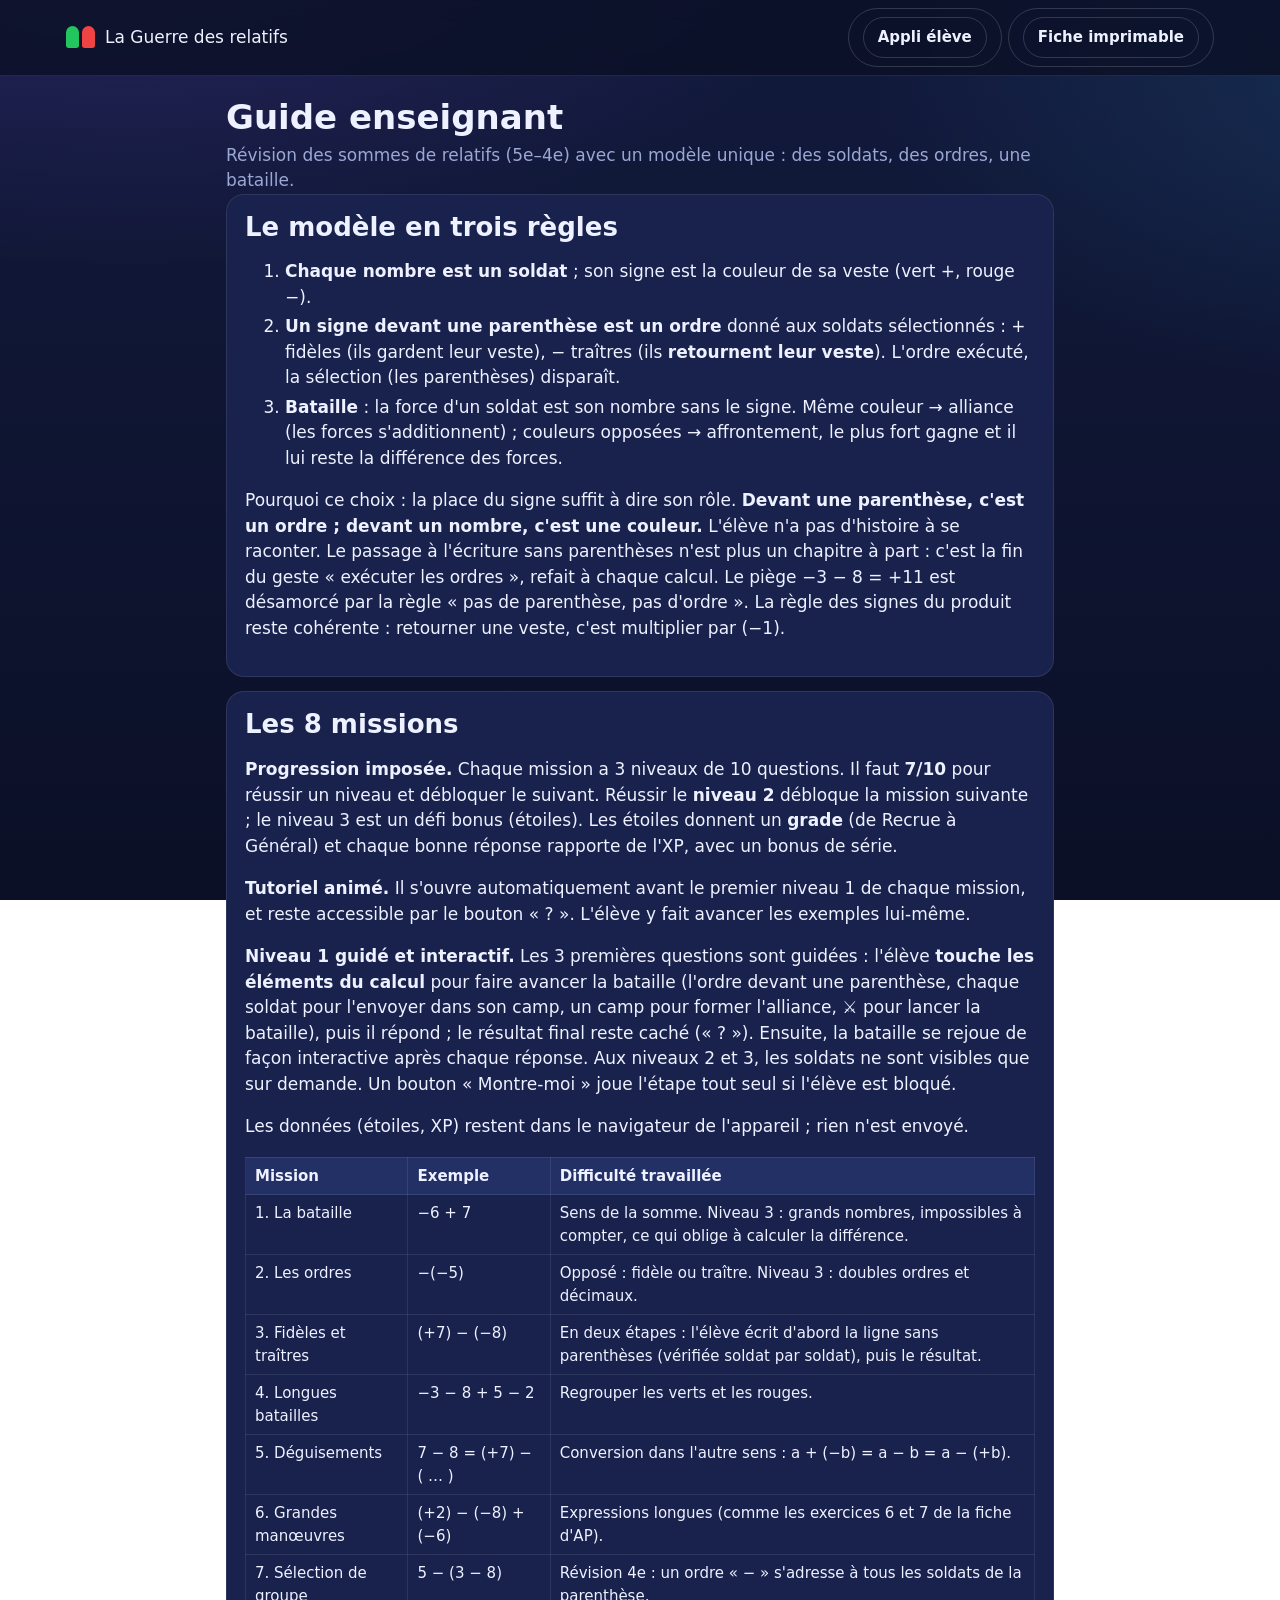
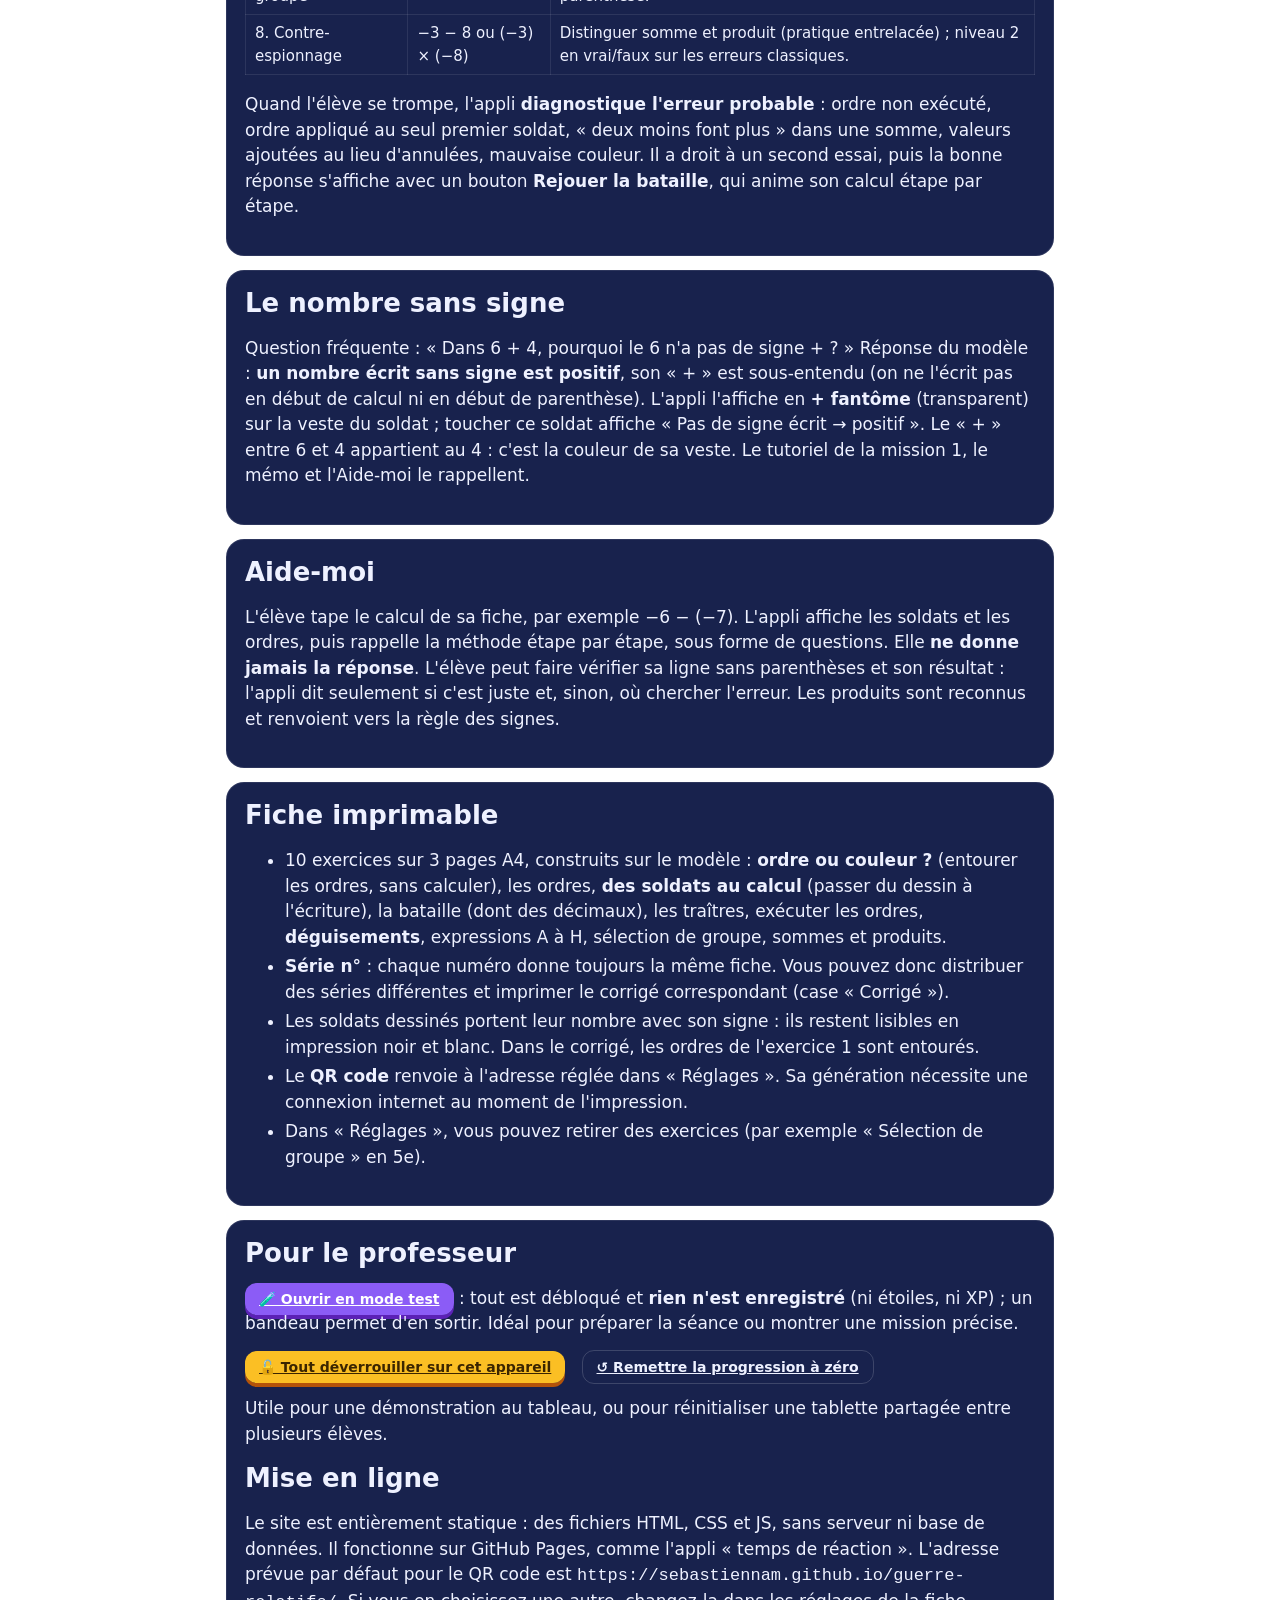
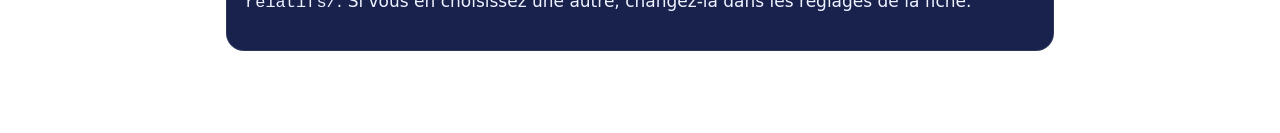
==== commit 7be1145a: "Mode test, soldats détaillés, champ de bataille, signe sous-entendu - Mode test (?test=1) : tout déb" ====
--- a/guide-prof.html
+++ b/guide-prof.html
@@ -50,6 +50,11 @@
   </div>
 
   <div class="card">
+    <h2 style="margin-top:0">Le nombre sans signe</h2>
+    <p>Question fréquente : « Dans 6 + 4, pourquoi le 6 n'a pas de signe + ? » Réponse du modèle : <b>un nombre écrit sans signe est positif</b>, son « + » est sous-entendu (on ne l'écrit pas en début de calcul ni en début de parenthèse). L'appli l'affiche en <b>+ fantôme</b> (transparent) sur la veste du soldat ; toucher ce soldat affiche « Pas de signe écrit → positif ». Le « + » entre 6 et 4 appartient au 4 : c'est la couleur de sa veste. Le tutoriel de la mission 1, le mémo et l'Aide-moi le rappellent.</p>
+  </div>
+
+  <div class="card">
     <h2 style="margin-top:0">Aide-moi</h2>
     <p>L'élève tape le calcul de sa fiche, par exemple <span style="font-family:var(--math)">−6 − (−7)</span>. L'appli affiche les soldats et les ordres, puis rappelle la méthode étape par étape, sous forme de questions. Elle <b>ne donne jamais la réponse</b>. L'élève peut faire vérifier sa ligne sans parenthèses et son résultat : l'appli dit seulement si c'est juste et, sinon, où chercher l'erreur. Les produits sont reconnus et renvoient vers la règle des signes.</p>
   </div>
@@ -67,6 +72,7 @@
 
   <div class="card">
     <h2 style="margin-top:0">Pour le professeur</h2>
+    <p><a class="btn violet sm" href="index.html?test=1">🧪 Ouvrir en mode test</a> : tout est débloqué et <b>rien n'est enregistré</b> (ni étoiles, ni XP) ; un bandeau permet d'en sortir. Idéal pour préparer la séance ou montrer une mission précise.</p>
     <p><a class="btn gold sm" href="index.html?prof=1">🔓 Tout déverrouiller sur cet appareil</a> &nbsp; <a class="btn ghost sm" href="index.html?reset=1">↺ Remettre la progression à zéro</a></p>
     <p>Utile pour une démonstration au tableau, ou pour réinitialiser une tablette partagée entre plusieurs élèves.</p>
     <h2>Mise en ligne</h2>
--- a/css/style.css
+++ b/css/style.css
@@ -98,7 +98,21 @@
 .mcard:hover { transform: translateY(-3px); border-color: rgba(255, 255, 255, .3); box-shadow: 0 12px 30px rgba(0, 0, 0, .35); }
 .stop.current .mcard { border-color: rgba(251, 191, 36, .6); box-shadow: 0 0 0 3px rgba(251, 191, 36, .15); }
 .stop.locked .mcard { opacity: .55; filter: grayscale(.8); }
-.mc-top { display: flex; justify-content: space-between; align-items: center; gap: 8px; }
+.mc-top { display: flex; align-items: center; gap: 10px; }
+.mc-top .mc-st { margin-left: auto; }
+.mcard { border-top: 5px solid var(--acc, var(--gold)); background: linear-gradient(160deg, color-mix(in srgb, var(--acc, #fff) 16%, var(--card)) 0%, var(--card) 55%); }
+.mc-ico { width: 44px; height: 44px; border-radius: 14px; display: grid; place-items: center; font-size: 24px; background: color-mix(in srgb, var(--acc, #fff) 28%, transparent); border: 1px solid color-mix(in srgb, var(--acc, #fff) 55%, transparent); flex-shrink: 0; }
+.mc-ico.big { width: 58px; height: 58px; font-size: 32px; border-radius: 18px; }
+.sh-t { display: flex; gap: 14px; align-items: center; }
+#sheet-box { border-top: 6px solid var(--acc, var(--gold)); }
+.qcard { border-top: 5px solid var(--acc, var(--gold)); }
+.hero-scene { margin-top: 14px; min-height: 150px; padding: 18px 10px 12px; }
+.hero-scene .pl-line { flex-wrap: nowrap; gap: 8px; }
+.hero-scene .sd { animation: idle 2.4s ease-in-out infinite; }
+.hero-scene .vs { flex-shrink: 0; }
+@keyframes idle { 0%, 100% { transform: translateY(0); } 50% { transform: translateY(-4px); } }
+.testbar { position: sticky; top: 59px; z-index: 25; display: flex; align-items: center; justify-content: center; gap: 12px; flex-wrap: wrap; padding: 8px 16px; background: linear-gradient(90deg, #7c3aed, #db2777); color: #fff; font-weight: 700; font-size: 15px; }
+.testbar .btn { background: rgba(255, 255, 255, .2); box-shadow: none; color: #fff; }
 .mc-n { font-size: 13px; font-weight: 800; letter-spacing: .06em; text-transform: uppercase; color: var(--muted); }
 .mc-st { color: var(--gold); font-weight: 800; font-size: 14px; white-space: nowrap; }
 .mcard h3 { font-size: 22px; }
@@ -117,19 +131,37 @@
 .sd { position: relative; width: 66px; display: inline-flex; flex-direction: column; align-items: center; perspective: 500px; flex-shrink: 0; }
 .sd-in { position: relative; width: 100%; transform-style: preserve-3d; }
 .sd-svg { display: block; width: 100%; height: auto; overflow: visible; }
-.sd-shadow { fill: rgba(0, 0, 0, .35); }
-.sd-veste, .sd-arm { fill: var(--g); }
-.sd.r .sd-veste, .sd.r .sd-arm { fill: var(--r); }
-.sd.z .sd-veste, .sd.z .sd-arm { fill: #64748b; }
-.sd-arm { filter: brightness(.85); }
-.sd-col { fill: rgba(0, 0, 0, .25); }
-.sd-face { fill: #f6d2ad; }
-.sd-helm { fill: #4b6043; }
+.sd-shadow { fill: rgba(0, 0, 0, .38); }
+.sd-veste, .sd-sleeve { fill: #22c55e; }
+.sd.r .sd-veste, .sd.r .sd-sleeve { fill: #ef4444; }
+.sd.z .sd-veste, .sd.z .sd-sleeve { fill: #64748b; }
+.sd-sleeve { filter: brightness(.82); }
+.sd-shade { fill: rgba(0, 0, 0, .16); }
+.sd-pocket { stroke: rgba(0, 0, 0, .22); stroke-width: 1.4; stroke-linecap: round; fill: none; }
+.sd-pants { fill: #334155; }
+.sd-boot { fill: #1e1b18; }
+.sd-belt { fill: #5b3a1e; }
+.sd-buckle { fill: #fbbf24; stroke: #b45309; stroke-width: .8; }
+.sd-col { fill: rgba(0, 0, 0, .28); }
+.sd-skin { fill: #f6d2ad; }
+.sd-cheek { fill: #f9a8a8; opacity: .55; }
+.sd-brow { stroke: #5b4636; stroke-width: 1.3; stroke-linecap: round; fill: none; }
 .sd-eye { fill: #1f2937; }
 .sd-mouth { fill: none; stroke: #7c2d12; stroke-width: 1.4; stroke-linecap: round; }
-.sd-num { position: absolute; left: -6px; right: -6px; top: 61%; text-align: center; font: 800 18px/1 var(--head); color: #fff; text-shadow: 0 2px 0 rgba(0, 0, 0, .3); white-space: nowrap; pointer-events: none; }
-.sd.big { width: 104px; } .sd.big .sd-num { font-size: 27px; }
-.sd.sm { width: 46px; } .sd.sm .sd-num { font-size: 13px; top: 62%; }
+.sd-strap { fill: none; stroke: #3a4a33; stroke-width: 1.3; }
+.sd-helm { fill: #556b48; }
+.sd-rim { fill: #3f5236; }
+.sd-hl { fill: none; stroke: rgba(255, 255, 255, .35); stroke-width: 1.6; stroke-linecap: round; }
+.sd-star, .sd-ep { display: none; }
+.sd.big .sd-star { display: block; fill: var(--gold); stroke: #b45309; stroke-width: .6; }
+.sd.big .sd-ep { display: block; fill: var(--gold); }
+.sd-num { position: absolute; left: 50%; top: 45%; transform: translateX(-50%); padding: 2px 6px 1px; border-radius: 8px; background: rgba(255, 255, 255, .95); font: 800 17px/1 var(--head); color: var(--g-dark); white-space: nowrap; pointer-events: none; box-shadow: 0 2px 0 rgba(0, 0, 0, .25); }
+.sd.r .sd-num { color: var(--r-dark); }
+.sd.z .sd-num { color: #334155; }
+.sd-num.hid { background: var(--gold); color: #3b2500; }
+.sd-num .gp { opacity: .32; margin-right: 1px; display: inline-block; }
+.sd.big { width: 106px; } .sd.big .sd-num { font-size: 26px; padding: 3px 9px 2px; border-radius: 11px; }
+.sd.sm { width: 46px; } .sd.sm .sd-num { font-size: 12px; padding: 1px 4px 0; border-radius: 6px; }
 .sd-hp { display: none; width: 124px; height: 12px; border-radius: 99px; background: rgba(255, 255, 255, .12); margin-top: 6px; overflow: hidden; border: 1px solid rgba(255, 255, 255, .15); }
 .sd.hp-on .sd-hp { display: block; }
 .sd-hp i { display: block; height: 100%; width: 100%; border-radius: 99px; transition: width .9s cubic-bezier(.3, .8, .3, 1); }
@@ -167,7 +199,32 @@
 
 /* ---------- lecteur de bataille ---------- */
 .pl { display: grid; gap: 12px; }
-.pl-stage { position: relative; min-height: 190px; display: flex; flex-direction: column; justify-content: center; padding: 34px 8px 12px; border-radius: 20px; background: radial-gradient(120% 90% at 50% 100%, rgba(74, 122, 60, .28), transparent 70%), rgba(0, 0, 0, .18); border: 1px solid var(--line); overflow: visible; }
+.pl-stage {
+  position: relative; min-height: 200px; display: flex; flex-direction: column; justify-content: flex-end; padding: 38px 10px 16px; border-radius: 22px; border: 1px solid var(--line2); overflow: visible;
+  background:
+    url("data:image/svg+xml,%3Csvg xmlns='http://www.w3.org/2000/svg' viewBox='0 0 800 220' preserveAspectRatio='none'%3E%3Cpath d='M0 110 Q90 70 200 98 T420 88 T640 96 T800 86 V220 H0Z' fill='%23263b5c'/%3E%3Cpath d='M0 150 Q140 112 300 140 T600 128 T800 138 V220 H0Z' fill='%23304f33'/%3E%3Cpath d='M0 182 Q200 168 400 178 T800 176 V220 H0Z' fill='%233a6334'/%3E%3C/svg%3E") bottom / 100% 72% no-repeat,
+    radial-gradient(1.5px 1.5px at 12% 18%, rgba(255,255,255,.7), transparent 60%),
+    radial-gradient(1.5px 1.5px at 34% 9%, rgba(255,255,255,.5), transparent 60%),
+    radial-gradient(1.5px 1.5px at 58% 22%, rgba(255,255,255,.6), transparent 60%),
+    radial-gradient(1.5px 1.5px at 81% 12%, rgba(255,255,255,.55), transparent 60%),
+    radial-gradient(60px 60px at 88% 18%, rgba(254,243,199,.35), transparent 70%),
+    linear-gradient(180deg, #121a42 0%, #23306b 55%, #2e3a74 100%);
+}
+.pl-stage .pl-line { position: relative; z-index: 1; }
+.implicit { display: block; margin-top: 6px; padding: 6px 10px; border-radius: 10px; background: rgba(34, 197, 94, .12); border: 1px dashed rgba(34, 197, 94, .5); font-size: 15px; }
+.campw { display: flex; flex-direction: column; gap: 4px; min-width: 0; }
+.flag { display: flex; align-items: center; gap: 4px; font-size: 12px; font-weight: 800; color: var(--muted); padding-left: 6px; }
+.flag svg { width: 26px; height: 32px; overflow: visible; }
+.flag .pole { fill: #cbd5e1; } .flag .knob { fill: var(--gold); }
+.flag.g .cloth { fill: var(--g); } .flag.r .cloth { fill: var(--r); }
+.flag .cloth { transform-origin: 8px 12px; animation: wave 1.6s ease-in-out infinite; }
+@keyframes wave { 0%, 100% { transform: skewY(0) scaleX(1); } 50% { transform: skewY(-6deg) scaleX(.9); } }
+.spark { position: absolute; z-index: 7; width: 7px; height: 7px; border-radius: 50%; background: #fde68a; box-shadow: 0 0 8px #fbbf24; pointer-events: none; }
+.spark.g { background: #86efac; box-shadow: 0 0 8px #22c55e; }
+.spark.r { background: #fca5a5; box-shadow: 0 0 8px #ef4444; }
+.spark.gold { width: 8px; height: 8px; }
+.ring { position: absolute; left: 50%; top: 50%; width: 120px; height: 120px; border-radius: 50%; border: 4px solid var(--gold); pointer-events: none; }
+.camp { position: relative; }
 .pl-line { display: flex; flex-wrap: wrap; align-items: flex-end; justify-content: center; gap: 12px 12px; }
 .pl-line.off { display: none; }
 .pl-field { display: none; }
@@ -317,6 +374,11 @@
   .vs { width: 46px; height: 46px; }
   .logo-txt { display: none; }
   .nav button span { display: none; }
+  .hero-scene .sd { width: 36px; }
+  .hero-scene .sd .sd-num { font-size: 10px; }
+  .hero-scene .vs { width: 38px; height: 38px; font-size: 15px; }
+  .hero-scene .pl-line { gap: 5px; }
+  .testbar { top: 58px; font-size: 13px; }
   .nav button { padding: 8px 12px; font-size: 18px; }
   .top-in { flex-wrap: nowrap; }
   .pips i { width: 12px; height: 12px; }
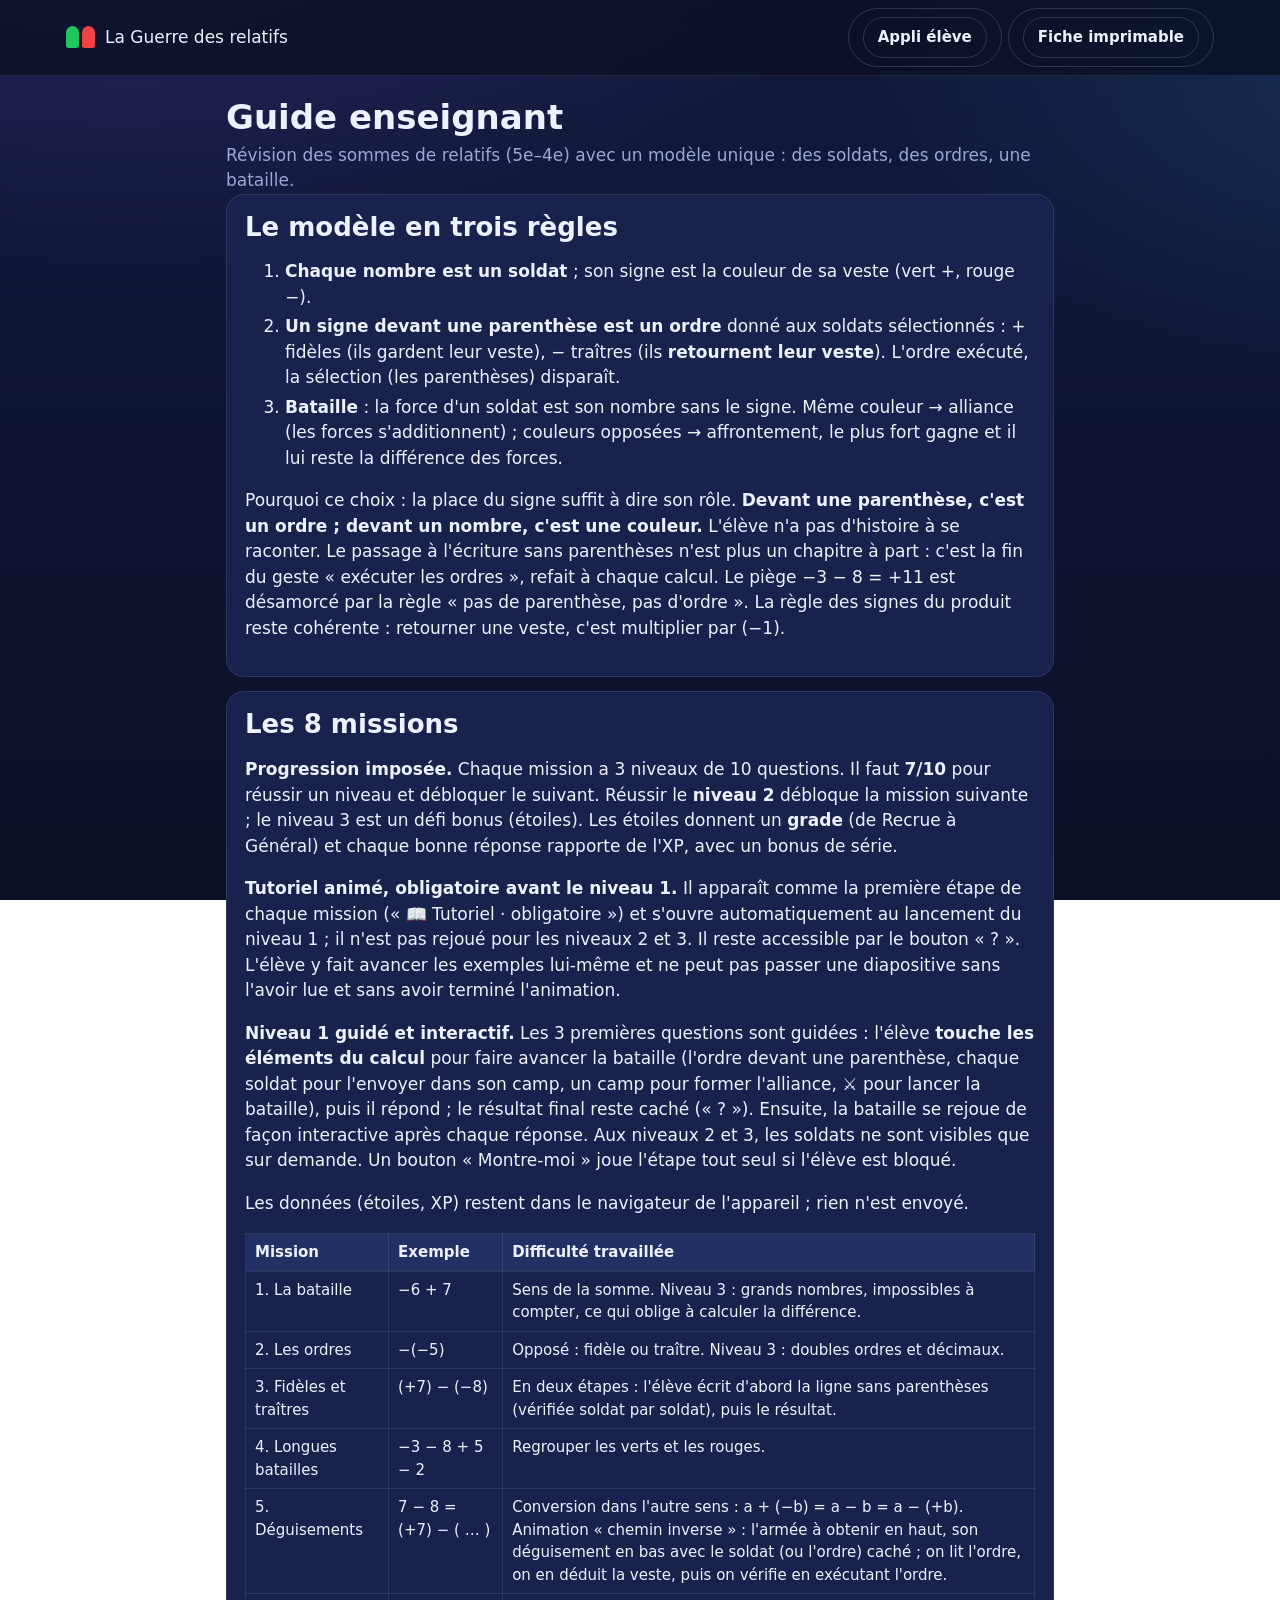
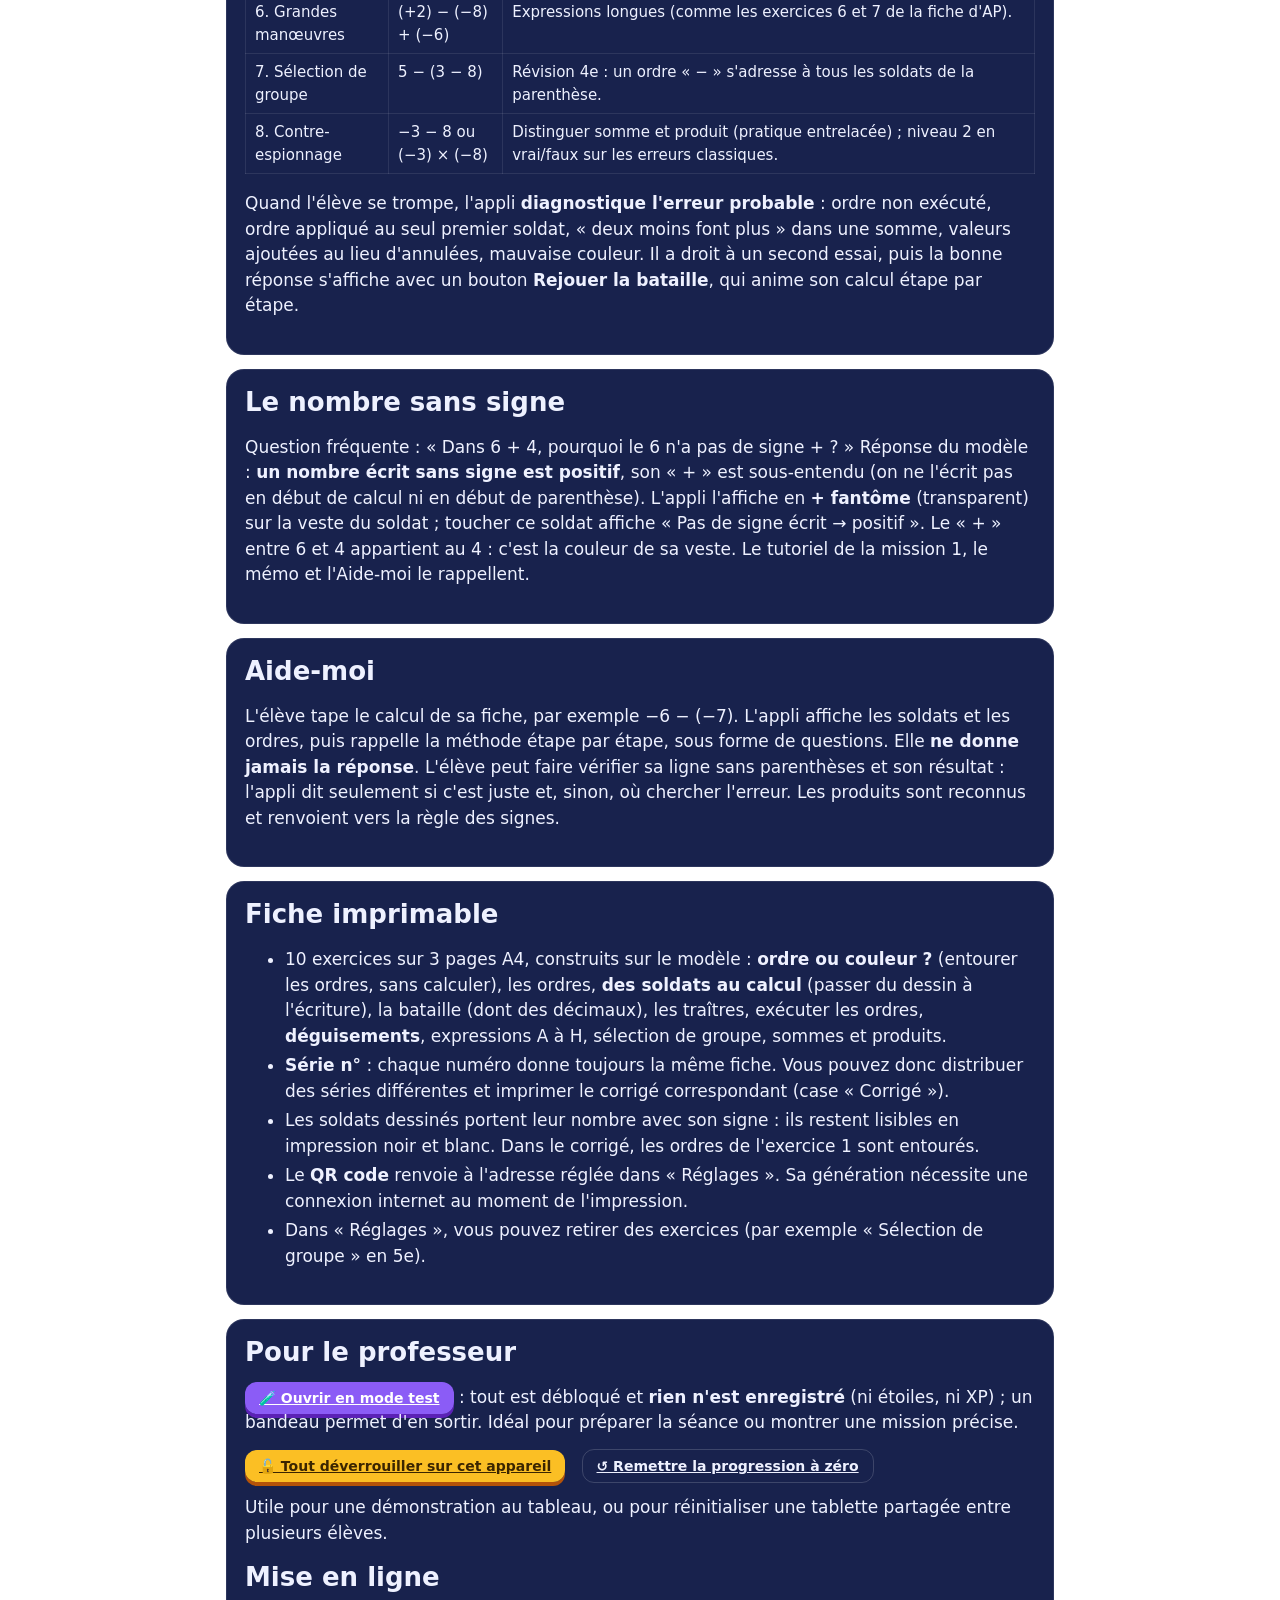
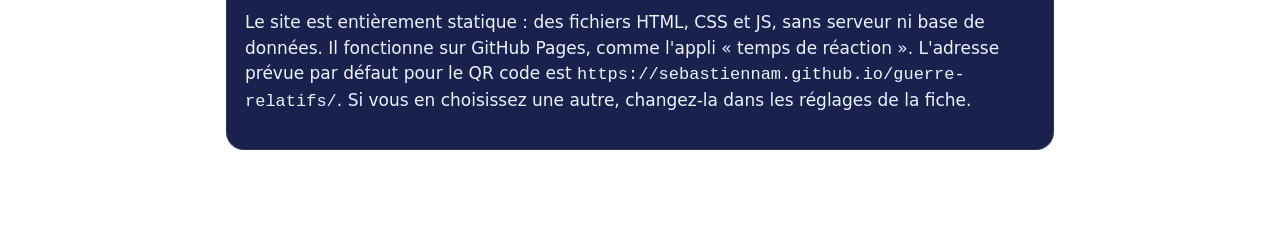
==== commit 891ec25e: "Mission 5 : tutoriel et animation en chemin inverse ; tutoriel obligatoire avant le niveau 1 seuleme" ====
--- a/guide-prof.html
+++ b/guide-prof.html
@@ -34,14 +34,14 @@
 
   <div class="card">
     <h2 style="margin-top:0">Les 8 missions</h2>
-    <p><b>Progression imposée.</b> Chaque mission a 3 niveaux de 10 questions. Il faut <b>7/10</b> pour réussir un niveau et débloquer le suivant. Réussir le <b>niveau 2</b> débloque la mission suivante ; le niveau 3 est un défi bonus (étoiles). Les étoiles donnent un <b>grade</b> (de Recrue à Général) et chaque bonne réponse rapporte de l'XP, avec un bonus de série.</p><p><b>Tutoriel animé.</b> Il s'ouvre automatiquement avant le premier niveau 1 de chaque mission, et reste accessible par le bouton « ? ». L'élève y fait avancer les exemples lui-même.</p><p><b>Niveau 1 guidé et interactif.</b> Les 3 premières questions sont guidées : l'élève <b>touche les éléments du calcul</b> pour faire avancer la bataille (l'ordre devant une parenthèse, chaque soldat pour l'envoyer dans son camp, un camp pour former l'alliance, ⚔️ pour lancer la bataille), puis il répond ; le résultat final reste caché (« ? »). Ensuite, la bataille se rejoue de façon interactive après chaque réponse. Aux niveaux 2 et 3, les soldats ne sont visibles que sur demande. Un bouton « Montre-moi » joue l'étape tout seul si l'élève est bloqué.</p><p>Les données (étoiles, XP) restent dans le navigateur de l'appareil ; rien n'est envoyé.</p>
+    <p><b>Progression imposée.</b> Chaque mission a 3 niveaux de 10 questions. Il faut <b>7/10</b> pour réussir un niveau et débloquer le suivant. Réussir le <b>niveau 2</b> débloque la mission suivante ; le niveau 3 est un défi bonus (étoiles). Les étoiles donnent un <b>grade</b> (de Recrue à Général) et chaque bonne réponse rapporte de l'XP, avec un bonus de série.</p><p><b>Tutoriel animé, obligatoire avant le niveau 1.</b> Il apparaît comme la première étape de chaque mission (« 📖 Tutoriel · obligatoire ») et s'ouvre automatiquement au lancement du niveau 1 ; il n'est pas rejoué pour les niveaux 2 et 3. Il reste accessible par le bouton « ? ». L'élève y fait avancer les exemples lui-même et ne peut pas passer une diapositive sans l'avoir lue et sans avoir terminé l'animation.</p><p><b>Niveau 1 guidé et interactif.</b> Les 3 premières questions sont guidées : l'élève <b>touche les éléments du calcul</b> pour faire avancer la bataille (l'ordre devant une parenthèse, chaque soldat pour l'envoyer dans son camp, un camp pour former l'alliance, ⚔️ pour lancer la bataille), puis il répond ; le résultat final reste caché (« ? »). Ensuite, la bataille se rejoue de façon interactive après chaque réponse. Aux niveaux 2 et 3, les soldats ne sont visibles que sur demande. Un bouton « Montre-moi » joue l'étape tout seul si l'élève est bloqué.</p><p>Les données (étoiles, XP) restent dans le navigateur de l'appareil ; rien n'est envoyé.</p>
     <table>
       <tr><th>Mission</th><th>Exemple</th><th>Difficulté travaillée</th></tr>
       <tr><td>1. La bataille</td><td class="m">−6 + 7</td><td>Sens de la somme. Niveau 3 : grands nombres, impossibles à compter, ce qui oblige à calculer la différence.</td></tr>
       <tr><td>2. Les ordres</td><td class="m">−(−5)</td><td>Opposé : fidèle ou traître. Niveau 3 : doubles ordres et décimaux.</td></tr>
       <tr><td>3. Fidèles et traîtres</td><td class="m">(+7) − (−8)</td><td>En deux étapes : l'élève écrit d'abord la ligne sans parenthèses (vérifiée soldat par soldat), puis le résultat.</td></tr>
       <tr><td>4. Longues batailles</td><td class="m">−3 − 8 + 5 − 2</td><td>Regrouper les verts et les rouges.</td></tr>
-      <tr><td>5. Déguisements</td><td class="m">7 − 8 = (+7) − ( … )</td><td>Conversion dans l'autre sens : a + (−b) = a − b = a − (+b).</td></tr>
+      <tr><td>5. Déguisements</td><td class="m">7 − 8 = (+7) − ( … )</td><td>Conversion dans l'autre sens : a + (−b) = a − b = a − (+b). Animation « chemin inverse » : l'armée à obtenir en haut, son déguisement en bas avec le soldat (ou l'ordre) caché ; on lit l'ordre, on en déduit la veste, puis on vérifie en exécutant l'ordre.</td></tr>
       <tr><td>6. Grandes manœuvres</td><td class="m">(+2) − (−8) + (−6)</td><td>Expressions longues (comme les exercices 6 et 7 de la fiche d'AP).</td></tr>
       <tr><td>7. Sélection de groupe</td><td class="m">5 − (3 − 8)</td><td>Révision 4e : un ordre « − » s'adresse à tous les soldats de la parenthèse.</td></tr>
       <tr><td>8. Contre-espionnage</td><td class="m">−3 − 8 ou (−3) × (−8)</td><td>Distinguer somme et produit (pratique entrelacée) ; niveau 2 en vrai/faux sur les erreurs classiques.</td></tr>
--- a/css/style.css
+++ b/css/style.css
@@ -184,6 +184,20 @@
 .cmd.gone .par { opacity: 0; transform: scale(.2); }
 .cmd.gone .od { opacity: 0; transform: scale(.4) translateY(-10px); }
 .times { font: 800 34px var(--head); color: var(--muted); align-self: center; }
+/* chemin inverse (Déguisements) */
+.sd.mys .sd-veste, .sd.mys .sd-sleeve { fill: #64748b; }
+.sd.mys .sd-in { animation: mys 1.6s ease-in-out infinite; }
+@keyframes mys { 0%, 100% { opacity: 1; } 50% { opacity: .55; } }
+.sd.pair .sd-num { outline: 3px solid var(--gold); }
+.od.q .od-p { background: #475569; box-shadow: 0 4px 0 #1e293b; }
+.od.q .od-t { color: var(--muted); }
+.pl-stage.rev { display: flex; flex-direction: column; gap: 6px; }
+.rv-lab { position: relative; z-index: 1; align-self: center; font: 800 13px var(--body, inherit); letter-spacing: .05em; text-transform: uppercase; color: #fff; background: rgba(0, 0, 0, .35); border-radius: 99px; padding: 3px 12px; }
+.pl-stage.rev .pl-line + .rv-lab { margin-top: 10px; }
+.lvbtn.tuto { border-color: color-mix(in srgb, var(--acc, #8b5cf6) 60%, transparent); }
+.lvbtn.tuto.todo { box-shadow: 0 0 0 0 rgba(251, 191, 36, .6); animation: pulse 1.6s infinite; }
+.lv-r .ok { color: #4ade80; }
+.mc-tuto { font-size: 13px; color: var(--gold); font-weight: 800; }
 
 /* éléments à toucher */
 .tap { cursor: pointer; position: relative; }
@@ -334,6 +348,11 @@
 .tuto-dots i.past { background: rgba(251, 191, 36, .5); } .tuto-dots i.on { background: var(--gold); }
 .tuto-d { font-size: 18px; margin: 6px 0 14px; color: #dfe4fb; }
 .tuto-nav { display: flex; justify-content: space-between; gap: 10px; margin-top: 16px; }
+.tuto-wait { text-align: right; color: var(--gold); font-size: 14px; font-weight: 700; min-height: 22px; margin-top: 8px; }
+.btn.locked { position: relative; overflow: hidden; }
+.btn.locked:disabled { opacity: .7; filter: grayscale(.7); }
+.btn.locked::after { content: ""; position: absolute; left: 0; bottom: 0; height: 5px; width: 100%; background: rgba(255, 255, 255, .75); transform-origin: left; animation: lockfill var(--lock, 2s) linear forwards; }
+@keyframes lockfill { from { transform: scaleX(0); } to { transform: scaleX(1); } }
 .tsteps { margin: 10px 0 0; padding: 0; list-style: none; counter-reset: s; display: grid; gap: 10px; }
 .tsteps li { counter-increment: s; display: flex; gap: 12px; align-items: center; background: rgba(255, 255, 255, .05); border: 1px solid var(--line); border-radius: 16px; padding: 12px 14px; font-size: 18px; }
 .tsteps li::before { content: counter(s); width: 38px; height: 38px; border-radius: 50%; background: var(--gold); color: #3b2500; font: 800 20px var(--head); display: grid; place-items: center; flex-shrink: 0; }
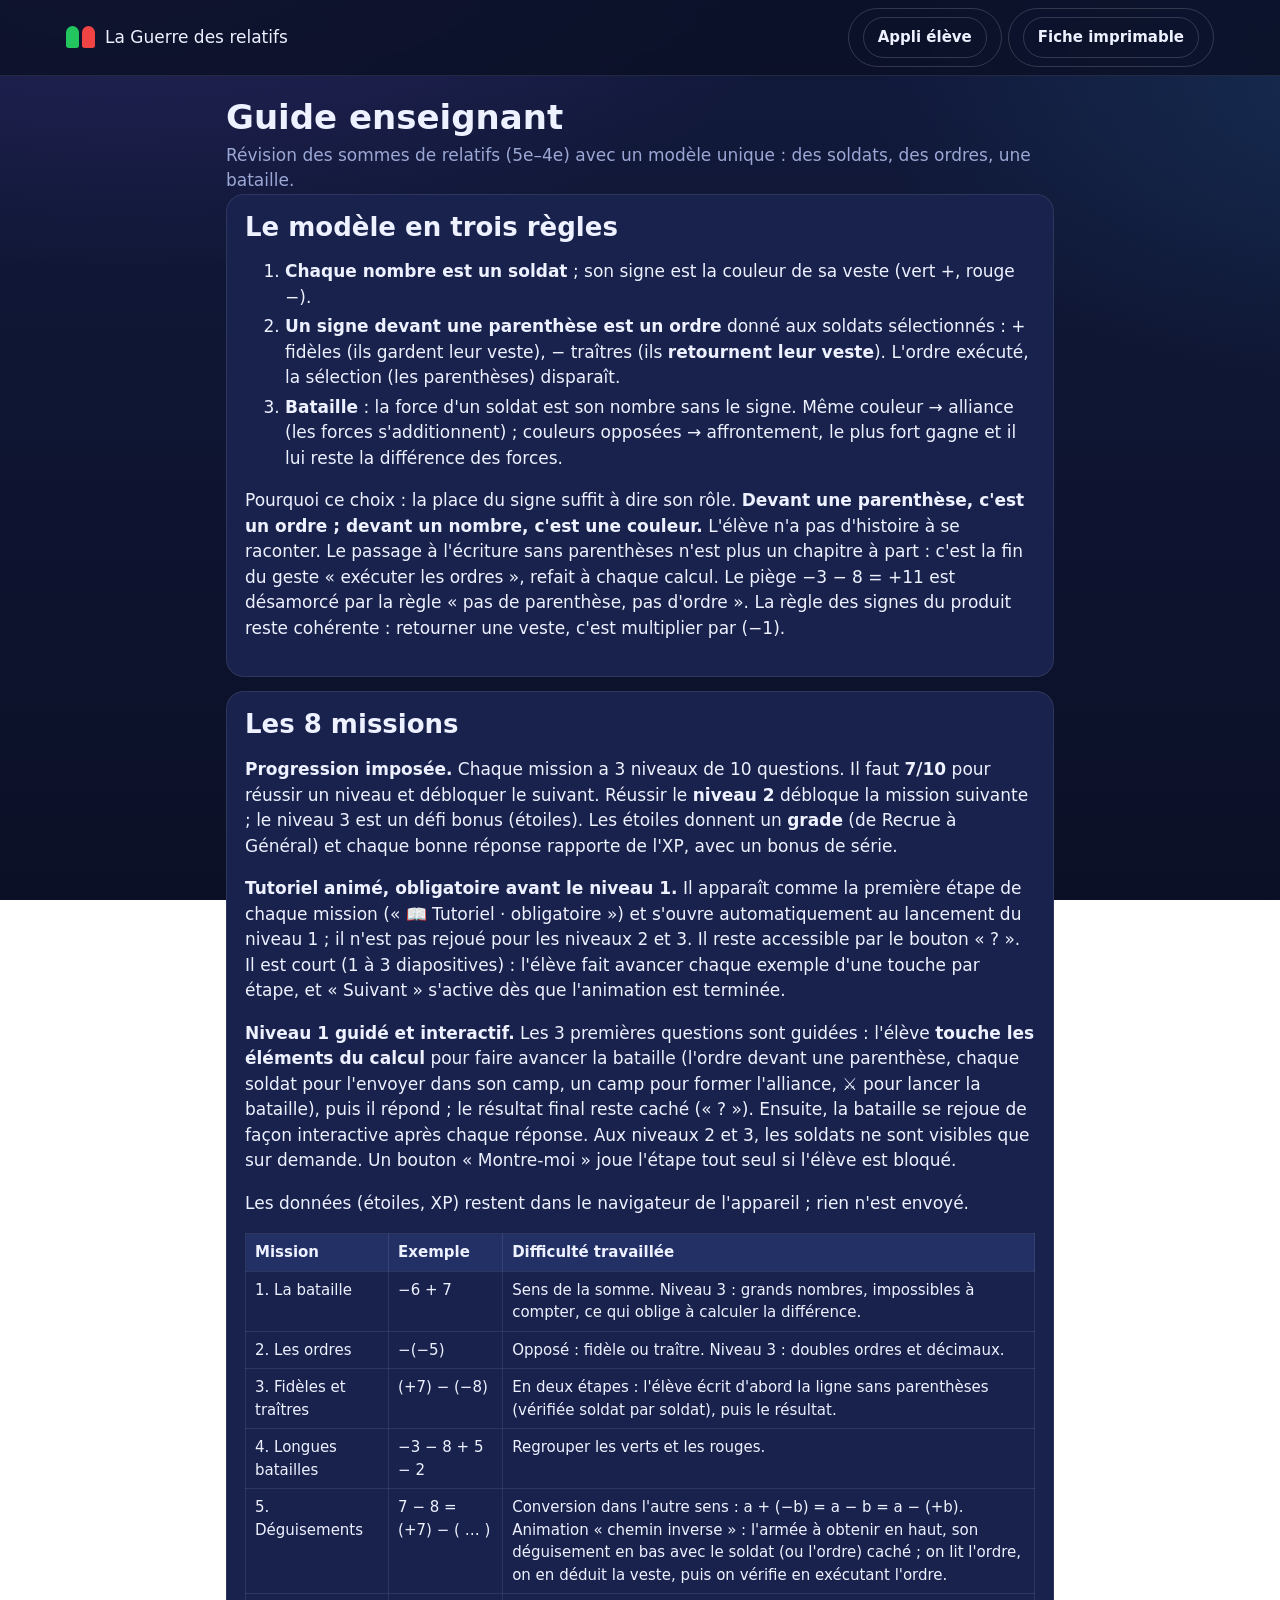
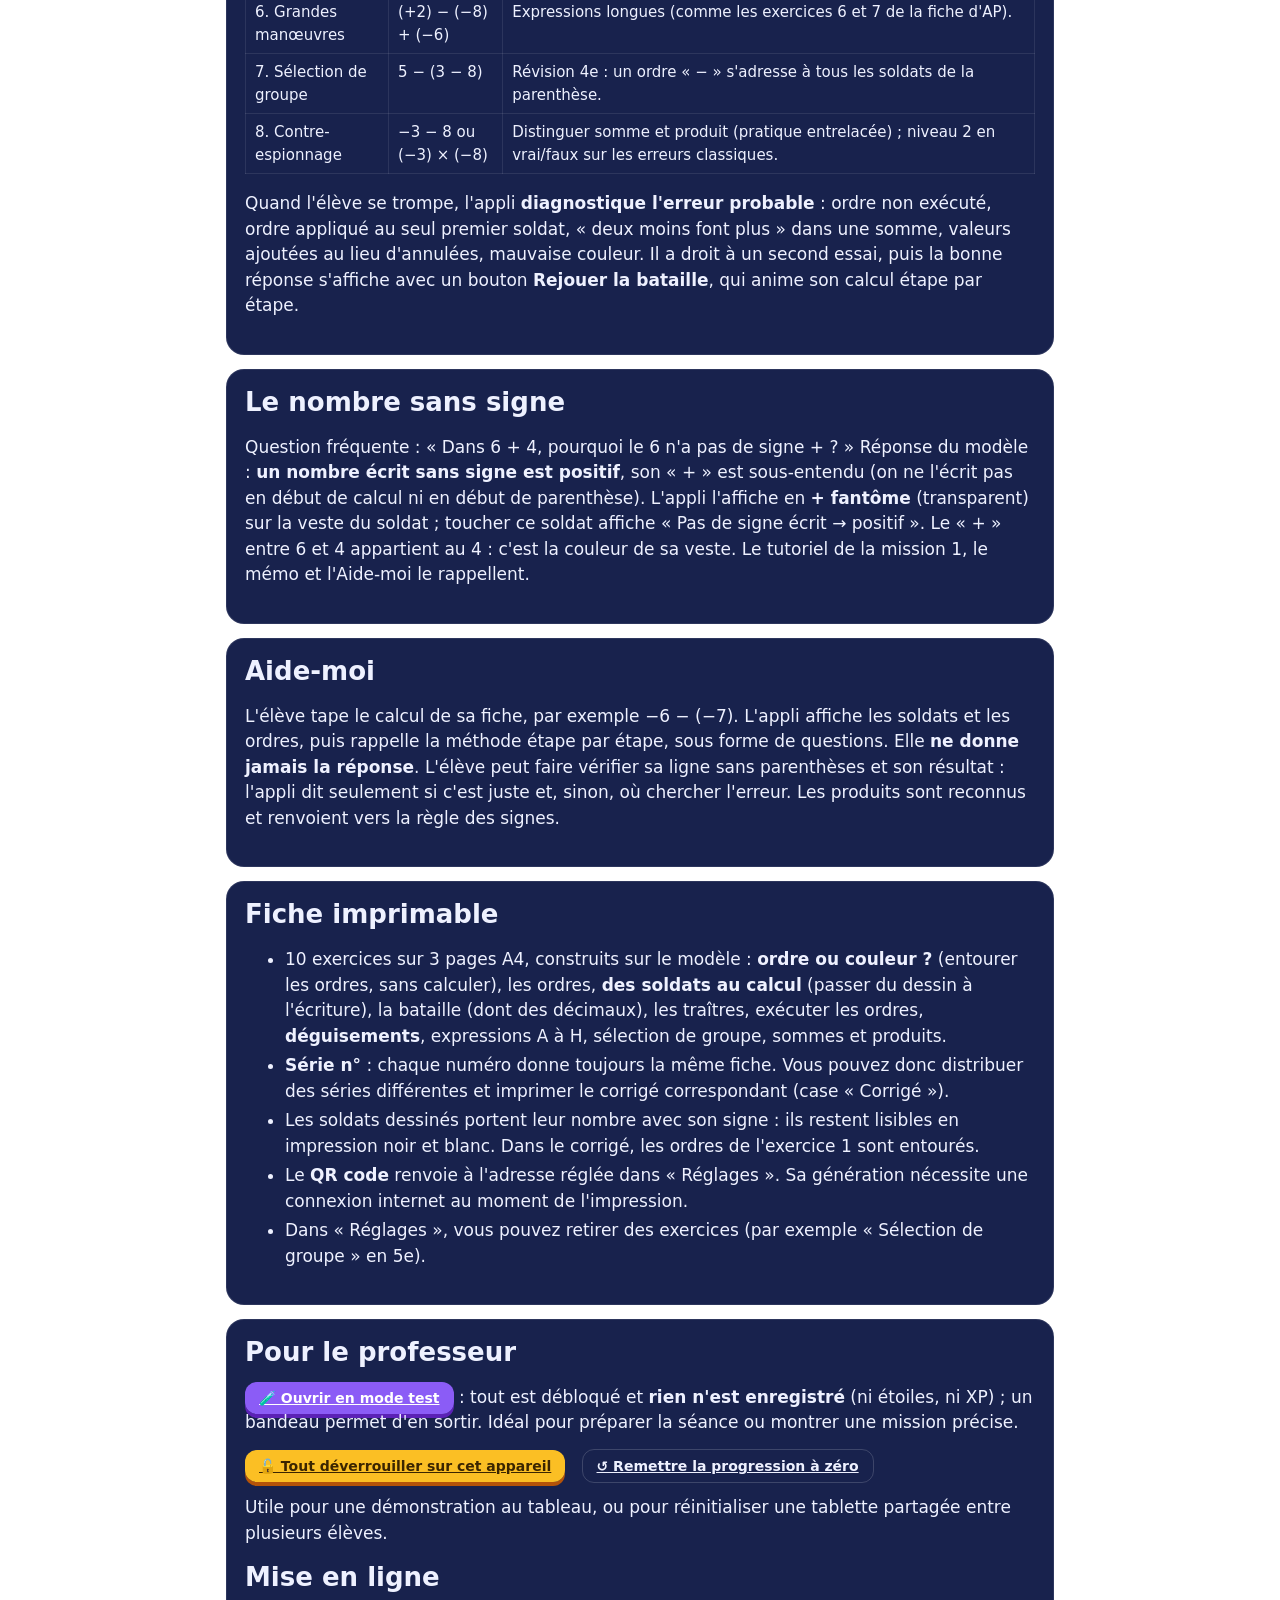
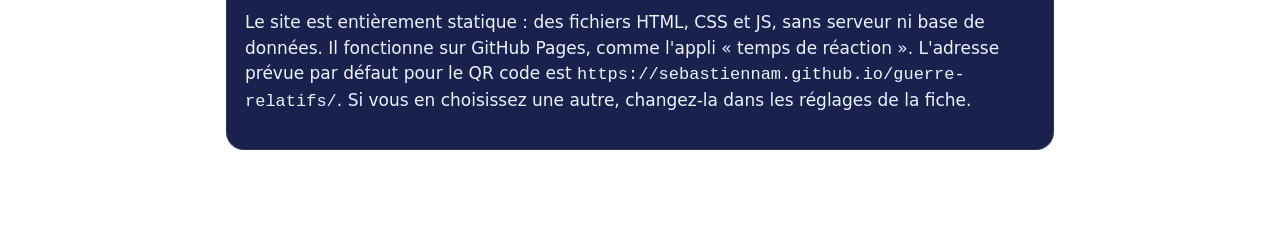
==== commit 06fd9078: "Tutoriels raccourcis (1 à 3 diapos, une touche par étape), plus de minuterie avant Suivant ; mission" ====
--- a/guide-prof.html
+++ b/guide-prof.html
@@ -34,7 +34,7 @@
 
   <div class="card">
     <h2 style="margin-top:0">Les 8 missions</h2>
-    <p><b>Progression imposée.</b> Chaque mission a 3 niveaux de 10 questions. Il faut <b>7/10</b> pour réussir un niveau et débloquer le suivant. Réussir le <b>niveau 2</b> débloque la mission suivante ; le niveau 3 est un défi bonus (étoiles). Les étoiles donnent un <b>grade</b> (de Recrue à Général) et chaque bonne réponse rapporte de l'XP, avec un bonus de série.</p><p><b>Tutoriel animé, obligatoire avant le niveau 1.</b> Il apparaît comme la première étape de chaque mission (« 📖 Tutoriel · obligatoire ») et s'ouvre automatiquement au lancement du niveau 1 ; il n'est pas rejoué pour les niveaux 2 et 3. Il reste accessible par le bouton « ? ». L'élève y fait avancer les exemples lui-même et ne peut pas passer une diapositive sans l'avoir lue et sans avoir terminé l'animation.</p><p><b>Niveau 1 guidé et interactif.</b> Les 3 premières questions sont guidées : l'élève <b>touche les éléments du calcul</b> pour faire avancer la bataille (l'ordre devant une parenthèse, chaque soldat pour l'envoyer dans son camp, un camp pour former l'alliance, ⚔️ pour lancer la bataille), puis il répond ; le résultat final reste caché (« ? »). Ensuite, la bataille se rejoue de façon interactive après chaque réponse. Aux niveaux 2 et 3, les soldats ne sont visibles que sur demande. Un bouton « Montre-moi » joue l'étape tout seul si l'élève est bloqué.</p><p>Les données (étoiles, XP) restent dans le navigateur de l'appareil ; rien n'est envoyé.</p>
+    <p><b>Progression imposée.</b> Chaque mission a 3 niveaux de 10 questions. Il faut <b>7/10</b> pour réussir un niveau et débloquer le suivant. Réussir le <b>niveau 2</b> débloque la mission suivante ; le niveau 3 est un défi bonus (étoiles). Les étoiles donnent un <b>grade</b> (de Recrue à Général) et chaque bonne réponse rapporte de l'XP, avec un bonus de série.</p><p><b>Tutoriel animé, obligatoire avant le niveau 1.</b> Il apparaît comme la première étape de chaque mission (« 📖 Tutoriel · obligatoire ») et s'ouvre automatiquement au lancement du niveau 1 ; il n'est pas rejoué pour les niveaux 2 et 3. Il reste accessible par le bouton « ? ». Il est court (1 à 3 diapositives) : l'élève fait avancer chaque exemple d'une touche par étape, et « Suivant » s'active dès que l'animation est terminée.</p><p><b>Niveau 1 guidé et interactif.</b> Les 3 premières questions sont guidées : l'élève <b>touche les éléments du calcul</b> pour faire avancer la bataille (l'ordre devant une parenthèse, chaque soldat pour l'envoyer dans son camp, un camp pour former l'alliance, ⚔️ pour lancer la bataille), puis il répond ; le résultat final reste caché (« ? »). Ensuite, la bataille se rejoue de façon interactive après chaque réponse. Aux niveaux 2 et 3, les soldats ne sont visibles que sur demande. Un bouton « Montre-moi » joue l'étape tout seul si l'élève est bloqué.</p><p>Les données (étoiles, XP) restent dans le navigateur de l'appareil ; rien n'est envoyé.</p>
     <table>
       <tr><th>Mission</th><th>Exemple</th><th>Difficulté travaillée</th></tr>
       <tr><td>1. La bataille</td><td class="m">−6 + 7</td><td>Sens de la somme. Niveau 3 : grands nombres, impossibles à compter, ce qui oblige à calculer la différence.</td></tr>
